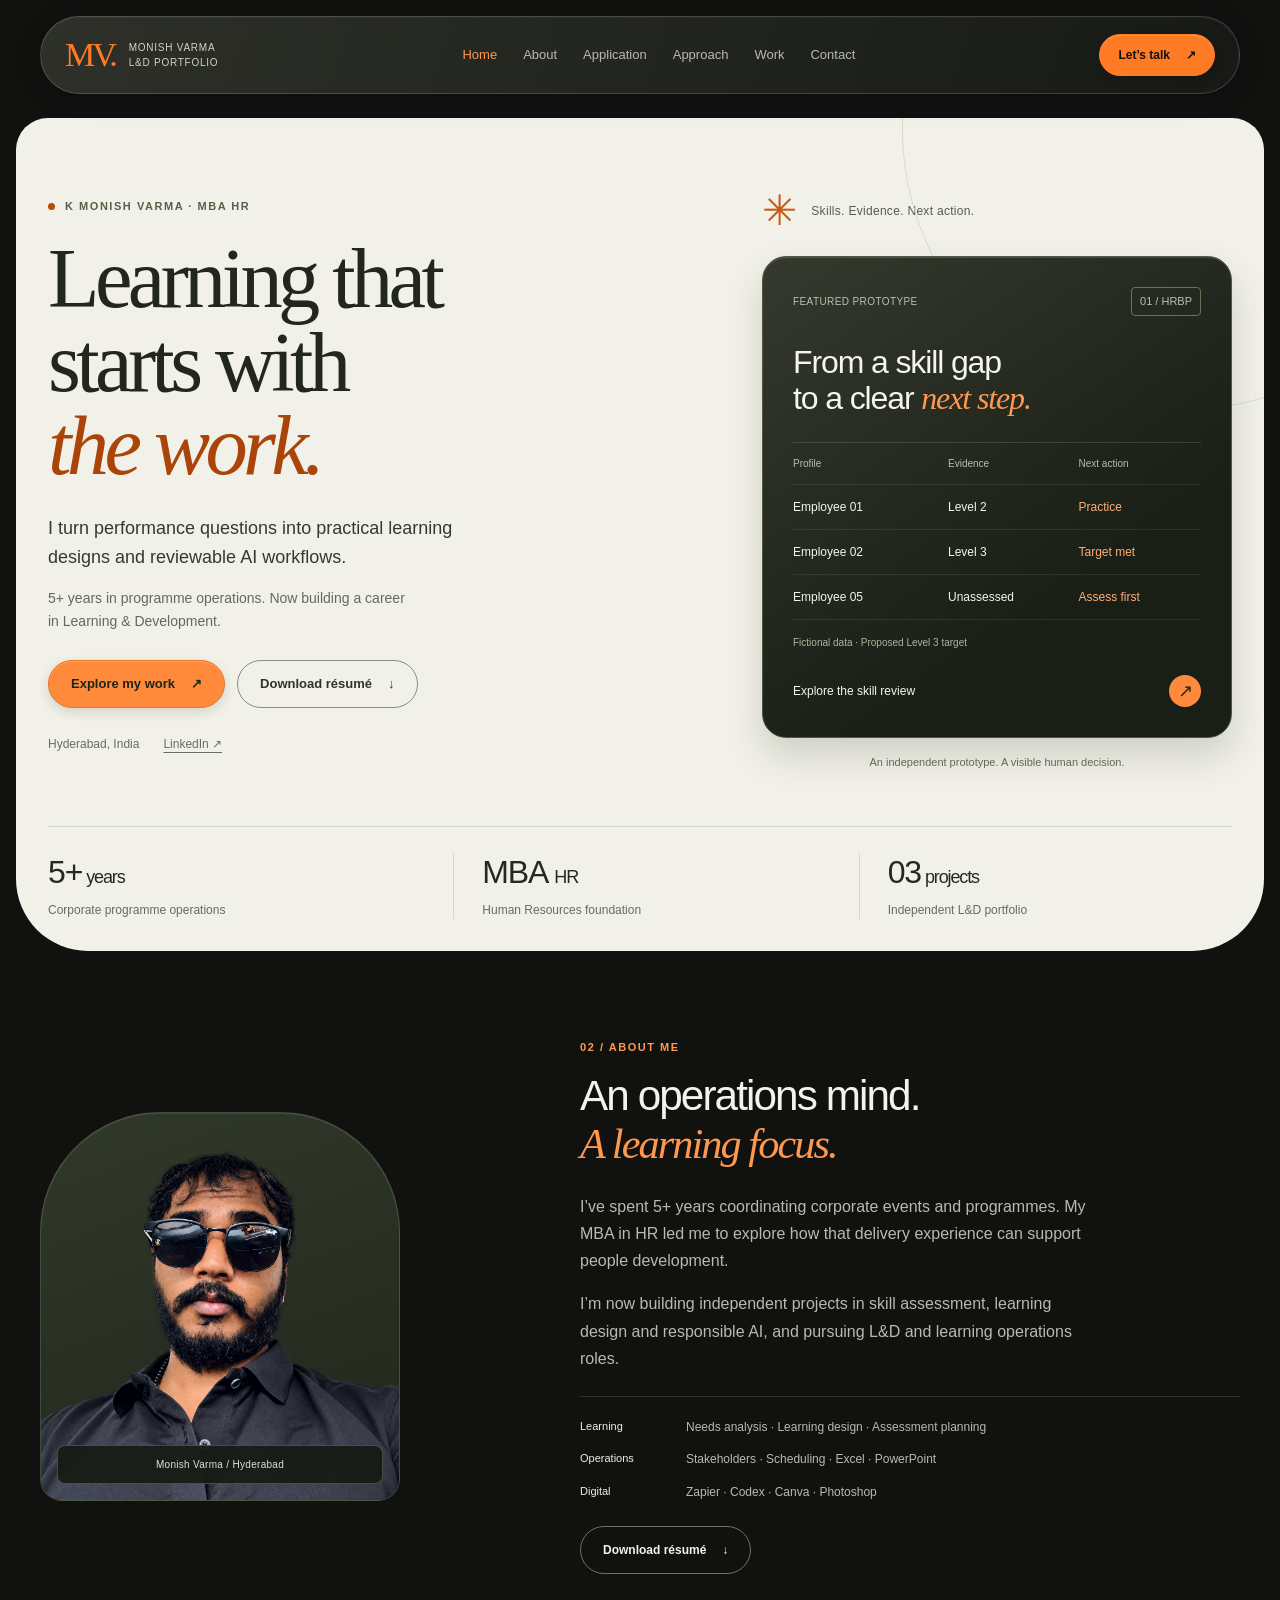
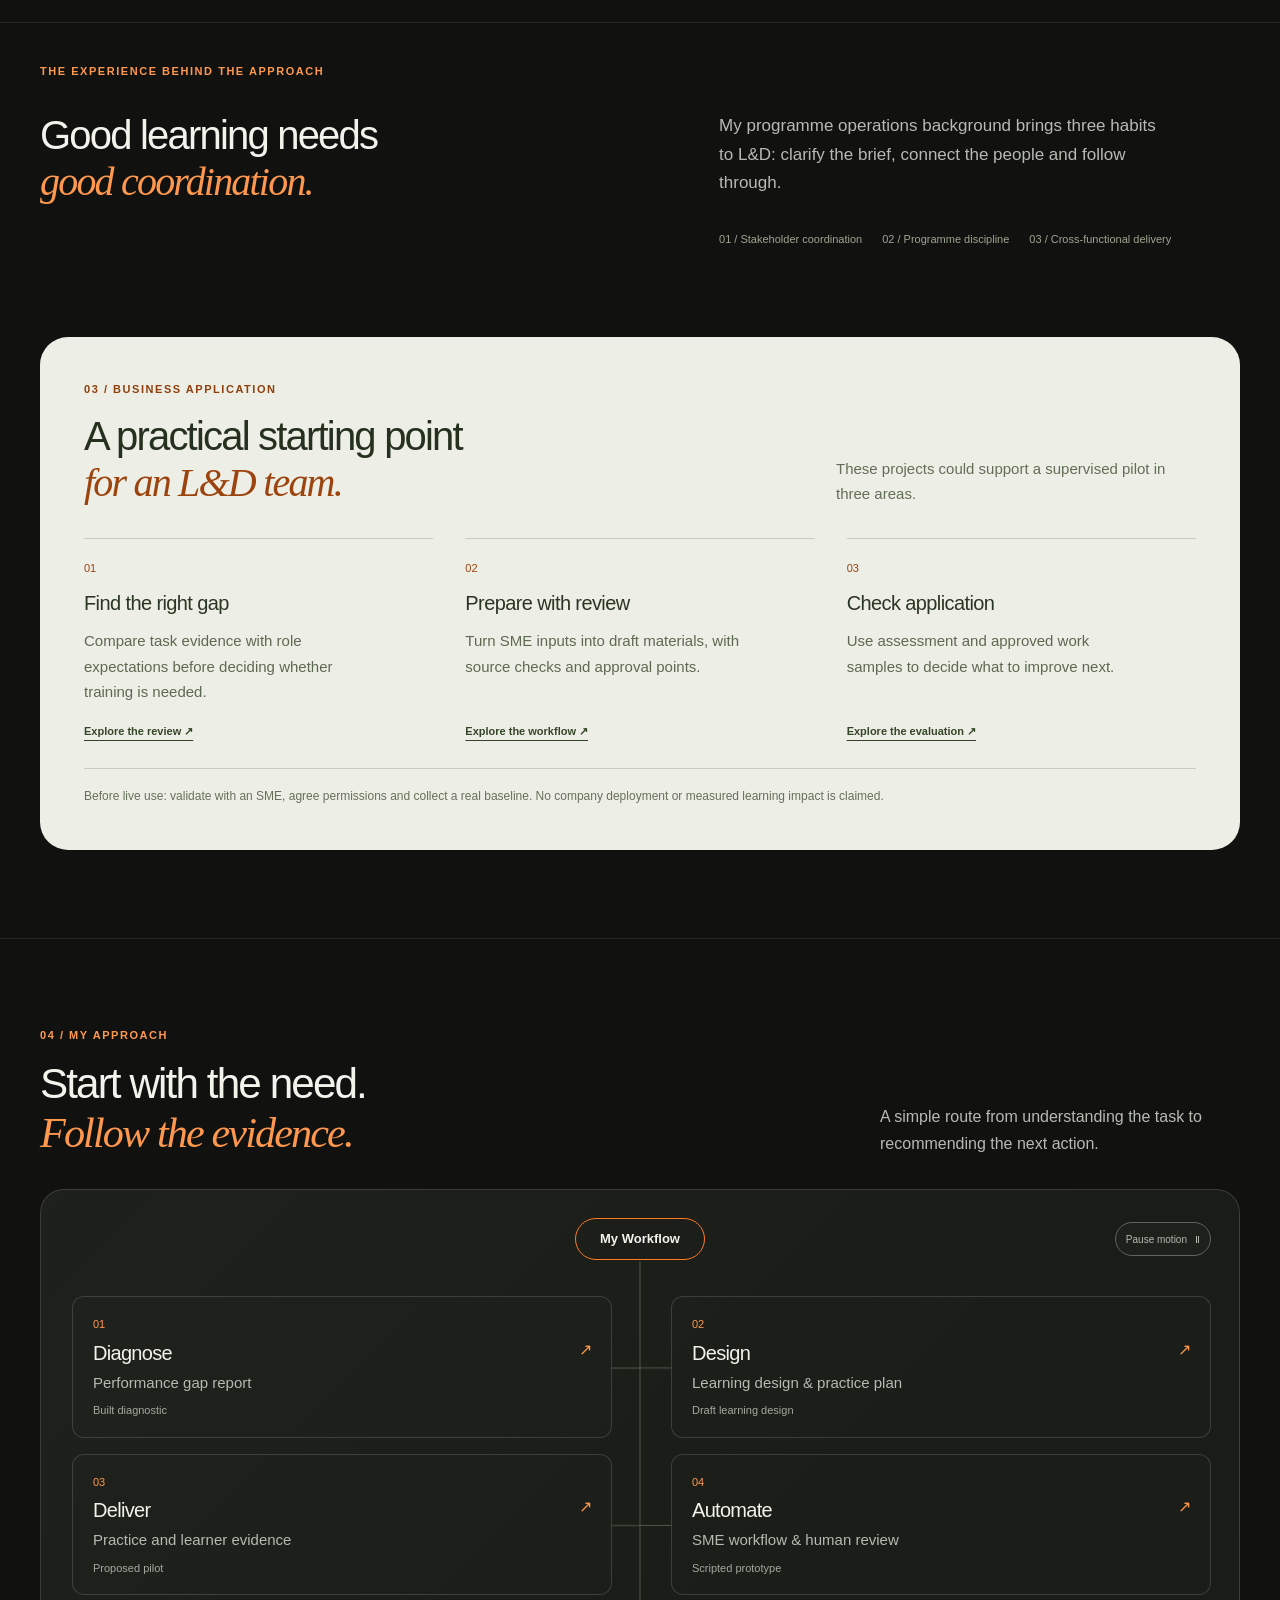
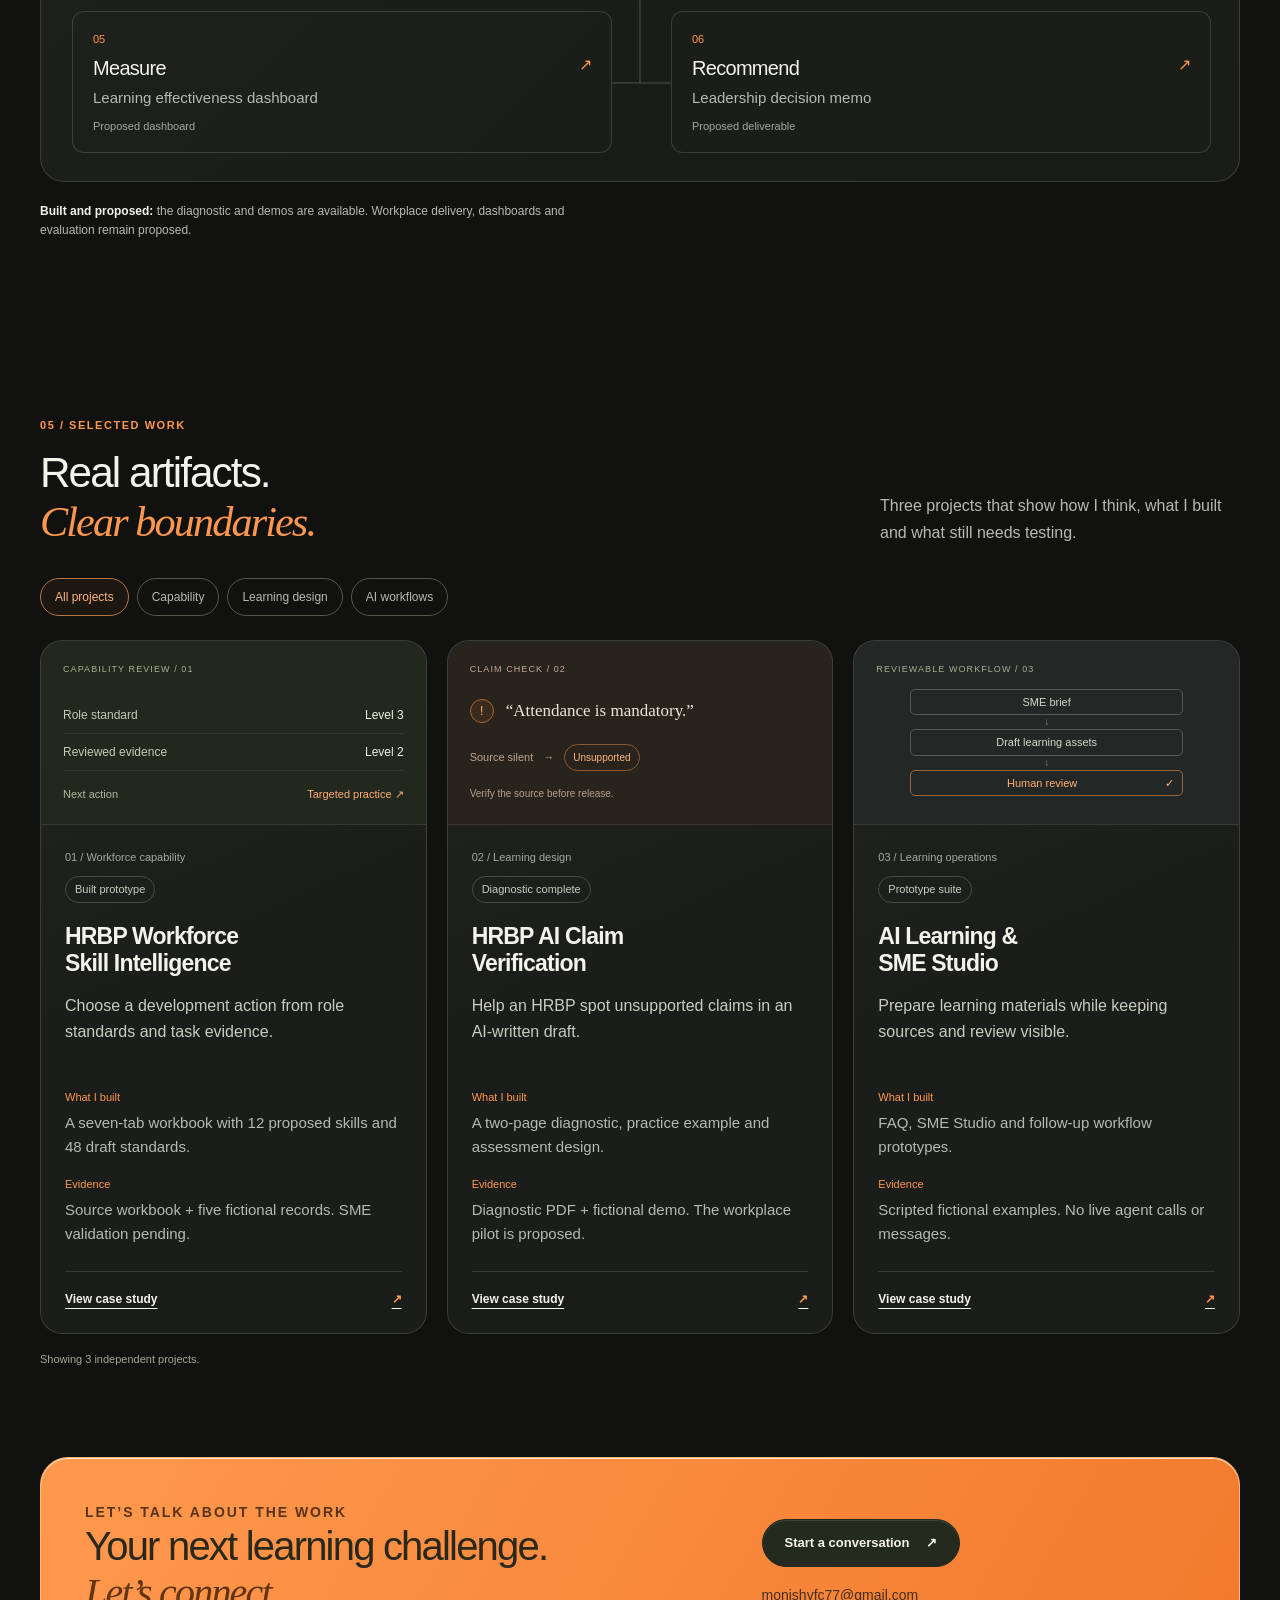
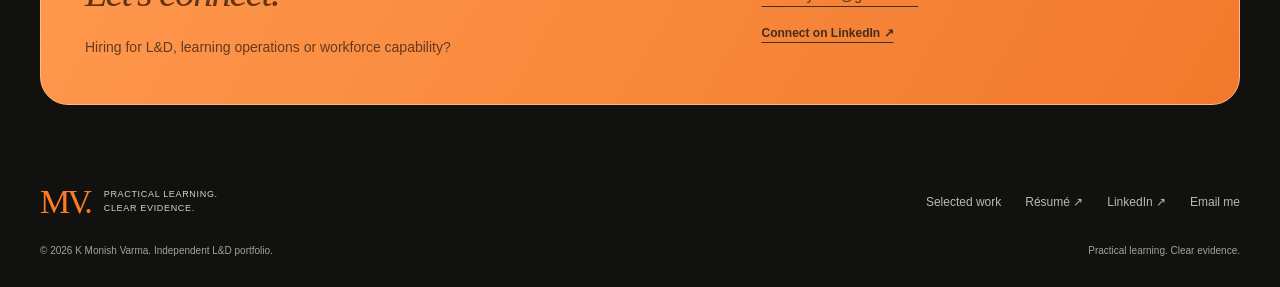
==== index.html @ 3f5240fe "Add files via upload" ====
<!doctype html><html lang="en"><head><meta charset="utf-8"><meta name="viewport" content="width=device-width, initial-scale=1"><meta name="theme-color" content="#121212"><title>K Monish Varma | Learning &amp; Development Portfolio</title><meta name="description" content="Independent L&amp;D projects in workforce skill intelligence, learning design and responsible AI, grounded in 5+ years of programme operations."><link rel="icon" href="assets/favicon.svg" type="image/svg+xml"><link rel="stylesheet" href="styles.css"><link rel="stylesheet" href="gloss.css"><script src="script.js" defer></script></head><body class="gloss-edition"><a class="skip" href="#main">Skip to content</a>
<header class="site-header"><div class="container header-inner">
<a class="brand" href="index.html" aria-label="Monish Varma home"><span class="brand-mark">MV.</span><span class="brand-label">Monish Varma<br>L&amp;D Portfolio</span></a>
<button class="menu-button" aria-expanded="false" aria-controls="main-nav">Menu <span aria-hidden="true">☰</span></button>
<nav class="main-nav" id="main-nav" aria-label="Main navigation"><a href="index.html" aria-current="page">Home</a><a href="index.html#about">About</a><a href="index.html#ownership">Application</a><a href="index.html#approach">Approach</a><a href="index.html#work" >Work</a><a href="index.html#contact">Contact</a></nav>
<a class="btn header-cta" href="mailto:monishyfc77@gmail.com">Let’s talk <span aria-hidden="true">↗</span></a>
</div></header><main id="main" class="gloss-home">
<section class="hero-shell" id="home" aria-labelledby="hero-title"><div class="container hero editorial-hero">
<div class="hero-copy"><p class="eyebrow"><span class="intro-dot" aria-hidden="true"></span> K Monish Varma · MBA HR</p><h1 id="hero-title">Learning that<br>starts with<br><em>the work.</em></h1><p class="hero-description">I turn performance questions into practical learning designs and reviewable AI workflows.</p><p class="hero-context">5+ years in programme operations. Now building a career in Learning &amp; Development.</p><div class="hero-actions"><a class="btn" href="#work">Explore my work <span aria-hidden="true">↗</span></a><a class="btn btn-outline" href="https://drive.google.com/drive/folders/1V7bAxSnCjZlfoN0Su6JrV9TAAhjVY_0z?usp=sharing" target="_blank" rel="noopener noreferrer">Download résumé <span aria-hidden="true">↓</span></a></div><div class="hero-footnote"><span>Hyderabad, India</span><a href="https://www.linkedin.com/in/monish-varma-15227920a/" target="_blank" rel="noopener noreferrer">LinkedIn ↗</a></div></div>
<div class="hero-evidence"><div class="evidence-kicker"><span class="small-star" aria-hidden="true">✳</span><span>Skills. Evidence. Next action.</span></div><a class="preview-card" href="projects/workforce-skill-intelligence.html" aria-label="Explore Workforce Skill Intelligence, an independent prototype"><div class="preview-top"><span class="micro">FEATURED PROTOTYPE</span><span class="preview-code">01 / HRBP</span></div><h2>From a skill gap<br>to a clear <em>next step.</em></h2><div class="review-table" role="img" aria-label="Fictional records: Employee 01 Level 2, practice. Employee 02 Level 3, target met. Employee 05 unassessed, assess first. Proposed target Level 3."><div class="review-row review-head"><span>Profile</span><span>Evidence</span><span>Next action</span></div><div class="review-row"><span>Employee 01</span><span>Level 2</span><b>Practice</b></div><div class="review-row"><span>Employee 02</span><span>Level 3</span><b>Target met</b></div><div class="review-row"><span>Employee 05</span><span>Unassessed</span><b>Assess first</b></div></div><p class="data-note">Fictional data · Proposed Level 3 target</p><div class="preview-footer"><span>Explore the skill review</span><span class="round-arrow" aria-hidden="true">↗</span></div></a><p class="hero-evidence-note">An independent prototype. A visible human decision.</p></div>
</div><div class="container proof-strip" aria-label="Professional background and portfolio"><div><strong>5+<span> years</span></strong><p>Corporate programme operations</p></div><div><strong>MBA <span>HR</span></strong><p>Human Resources foundation</p></div><div><strong>03<span> projects</span></strong><p>Independent L&amp;D portfolio</p></div></div></section>
<section class="section" id="about" aria-labelledby="about-title"><div class="container about-editorial"><figure class="about-visual"><div class="about-portrait-frame"><img class="about-portrait" src="assets/Monish_Varma_Portrait_Black_Shirt.png" width="1254" height="1254" loading="lazy" decoding="async" alt="K Monish Varma wearing a black shirt and sunglasses"><span class="portrait-caption">Monish Varma / Hyderabad</span></div></figure><div class="about-copy"><p class="eyebrow">02 / About me</p><h2 id="about-title">An operations mind.<br><em>A learning focus.</em></h2><p>I’ve spent 5+ years coordinating corporate events and programmes. My MBA in HR led me to explore how that delivery experience can support people development.</p><p>I’m now building independent projects in skill assessment, learning design and responsible AI, and pursuing L&amp;D and learning operations roles.</p><dl class="skill-groups"><div><dt>Learning</dt><dd>Needs analysis · Learning design · Assessment planning</dd></div><div><dt>Operations</dt><dd>Stakeholders · Scheduling · Excel · PowerPoint</dd></div><div><dt>Digital</dt><dd>Zapier · Codex · Canva · Photoshop</dd></div></dl><a class="btn btn-outline" href="https://drive.google.com/drive/folders/1V7bAxSnCjZlfoN0Su6JrV9TAAhjVY_0z?usp=sharing" target="_blank" rel="noopener noreferrer">Download résumé <span aria-hidden="true">↓</span></a></div></div><div class="foundation-band about-foundation" id="foundation" aria-labelledby="foundation-title"><div class="container"><p class="eyebrow">The experience behind the approach</p><h2 id="foundation-title">Good learning needs<br><em>good coordination.</em></h2><p>My programme operations background brings three habits to L&amp;D: clarify the brief, connect the people and follow through.</p><div class="foundation-strengths"><span>01 / Stakeholder coordination</span><span>02 / Programme discipline</span><span>03 / Cross-functional delivery</span></div></div></div></section>
<section class="section business-section" id="ownership" aria-labelledby="application-title"><div class="container business-panel"><div class="section-intro"><div><p class="eyebrow">03 / Business application</p><h2 id="application-title">A practical starting point<br><em>for an L&amp;D team.</em></h2></div><p>These projects could support a supervised pilot in three areas.</p></div><div class="business-grid"><article><span>01</span><h3>Find the right gap</h3><p>Compare task evidence with role expectations before deciding whether training is needed.</p><a class="inline-link" href="projects/workforce-skill-intelligence.html#develop">Explore the review ↗</a></article><article><span>02</span><h3>Prepare with review</h3><p>Turn SME inputs into draft materials, with source checks and approval points.</p><a class="inline-link" href="projects/learning-agent-studio.html#develop">Explore the workflow ↗</a></article><article><span>03</span><h3>Check application</h3><p>Use assessment and approved work samples to decide what to improve next.</p><a class="inline-link" href="projects/ai-claim-verification.html#evaluate">Explore the evaluation ↗</a></article></div><p class="business-note">Before live use: validate with an SME, agree permissions and collect a real baseline. No company deployment or measured learning impact is claimed.</p></div></section>
<section class="section workflow-section" id="approach" aria-labelledby="workflow-title"><div class="container"><div class="section-intro"><div><p class="eyebrow">04 / My approach</p><h2 id="workflow-title">Start with the need.<br><em>Follow the evidence.</em></h2></div><p>A simple route from understanding the task to recommending the next action.</p></div>      <div class="capability-wave six-workflow" data-content-motion data-motion-name="workflow outlines"><div class="six-workflow-header"><span class="wave-hub">My Workflow</span><button class="wave-motion-toggle" type="button" aria-pressed="false" aria-label="Pause workflow outlines animation" hidden>Pause motion <span aria-hidden="true">Ⅱ</span></button></div><svg class="six-connectors" aria-hidden="true" focusable="false" fill="none"><path class="six-rail six-feed"/><path class="six-flow six-feed" pathLength="100"/><path class="six-rail" data-six-branch="0"/><path class="six-flow six-branch-flow" data-six-branch="0" pathLength="100"/><path class="six-rail" data-six-branch="1"/><path class="six-flow six-branch-flow" data-six-branch="1" pathLength="100"/><path class="six-rail" data-six-branch="2"/><path class="six-flow six-branch-flow" data-six-branch="2" pathLength="100"/><path class="six-rail" data-six-branch="3"/><path class="six-flow six-branch-flow" data-six-branch="3" pathLength="100"/><path class="six-rail" data-six-branch="4"/><path class="six-flow six-branch-flow" data-six-branch="4" pathLength="100"/><path class="six-rail" data-six-branch="5"/><path class="six-flow six-branch-flow" data-six-branch="5" pathLength="100"/></svg><ol class="six-workflow-grid" aria-label="Six stages: diagnose, design, deliver, automate, measure and recommend">
<li><a class="six-stage" href="projects/ai-claim-verification.html#diagnose"><svg class="project-outline" aria-hidden="true" focusable="false"><rect class="project-outline-loop" x="1" y="1" width="100" height="100" rx="11" pathLength="100"/></svg><span class="six-step">01</span><h3>Diagnose<span aria-hidden="true">↗</span></h3><p>Performance gap report</p><span class="six-status">Built diagnostic</span></a></li>
<li><a class="six-stage" href="projects/ai-claim-verification.html#design"><svg class="project-outline" aria-hidden="true" focusable="false"><rect class="project-outline-loop" x="1" y="1" width="100" height="100" rx="11" pathLength="100"/></svg><span class="six-step">02</span><h3>Design<span aria-hidden="true">↗</span></h3><p>Learning design &amp; practice plan</p><span class="six-status">Draft learning design</span></a></li>
<li><a class="six-stage" href="projects/workforce-skill-intelligence.html#deliver"><svg class="project-outline" aria-hidden="true" focusable="false"><rect class="project-outline-loop" x="1" y="1" width="100" height="100" rx="11" pathLength="100"/></svg><span class="six-step">03</span><h3>Deliver<span aria-hidden="true">↗</span></h3><p>Practice and learner evidence</p><span class="six-status">Proposed pilot</span></a></li>
<li><a class="six-stage" href="projects/learning-agent-studio.html#develop"><svg class="project-outline" aria-hidden="true" focusable="false"><rect class="project-outline-loop" x="1" y="1" width="100" height="100" rx="11" pathLength="100"/></svg><span class="six-step">04</span><h3>Automate<span aria-hidden="true">↗</span></h3><p>SME workflow &amp; human review</p><span class="six-status">Scripted prototype</span></a></li>
<li><a class="six-stage" href="projects/ai-claim-verification.html#evaluate"><svg class="project-outline" aria-hidden="true" focusable="false"><rect class="project-outline-loop" x="1" y="1" width="100" height="100" rx="11" pathLength="100"/></svg><span class="six-step">05</span><h3>Measure<span aria-hidden="true">↗</span></h3><p>Learning effectiveness dashboard</p><span class="six-status">Proposed dashboard</span></a></li>
<li><a class="six-stage" href="projects/workforce-skill-intelligence.html#evaluate"><svg class="project-outline" aria-hidden="true" focusable="false"><rect class="project-outline-loop" x="1" y="1" width="100" height="100" rx="11" pathLength="100"/></svg><span class="six-step">06</span><h3>Recommend<span aria-hidden="true">↗</span></h3><p>Leadership decision memo</p><span class="six-status">Proposed deliverable</span></a></li>
</ol></div>
<p class="workflow-boundary"><strong>Built and proposed:</strong> the diagnostic and demos are available. Workplace delivery, dashboards and evaluation remain proposed.</p></div></section>
<section class="section selected-work" id="work" aria-labelledby="projects-title"><div class="container"><div class="section-intro"><div><p class="eyebrow">05 / Selected work</p><h2 id="projects-title">Real artifacts.<br><em>Clear boundaries.</em></h2></div><p>Three projects that show how I think, what I built and what still needs testing.</p></div><div class="filter-bar" role="group" aria-label="Filter portfolio projects"><button class="filter" data-filter="all" aria-pressed="true">All projects</button><button class="filter" data-filter="capability" aria-pressed="false">Capability</button><button class="filter" data-filter="design" aria-pressed="false">Learning design</button><button class="filter" data-filter="operations" aria-pressed="false">AI workflows</button></div><div class="project-grid">
<article class="project-card" data-category="capability"><div class="project-visual skill-visual" aria-hidden="true"><div class="visual-label">CAPABILITY REVIEW / 01</div><div class="visual-review"><span>Role standard</span><b>Level 3</b></div><div class="visual-review"><span>Reviewed evidence</span><b>Level 2</b></div><div class="visual-action"><span>Next action</span><b>Targeted practice ↗</b></div></div><div class="project-body"><div class="project-topline"><span class="project-number">01 / Workforce capability</span><span class="tag">Built prototype</span></div><h3>HRBP Workforce<br>Skill Intelligence</h3><p class="project-problem">Choose a development action from role standards and task evidence.</p><dl class="project-details"><div><dt>What I built</dt><dd>A seven-tab workbook with 12 proposed skills and 48 draft standards.</dd></div><div><dt>Evidence</dt><dd>Source workbook + five fictional records. SME validation pending.</dd></div></dl><a class="text-link" href="projects/workforce-skill-intelligence.html">View case study <span aria-hidden="true">↗</span></a></div></article>
<article class="project-card" data-category="design"><div class="project-visual claim-visual" aria-hidden="true"><div class="visual-label">CLAIM CHECK / 02</div><div class="mock-claim"><span class="claim-marker">!</span><span>“Attendance is mandatory.”</span></div><div class="claim-route"><span>Source silent</span><span>→</span><b>Unsupported</b></div><div class="claim-caption">Verify the source before release.</div></div><div class="project-body"><div class="project-topline"><span class="project-number">02 / Learning design</span><span class="tag">Diagnostic complete</span></div><h3>HRBP AI Claim<br>Verification</h3><p class="project-problem">Help an HRBP spot unsupported claims in an AI-written draft.</p><dl class="project-details"><div><dt>What I built</dt><dd>A two-page diagnostic, practice example and assessment design.</dd></div><div><dt>Evidence</dt><dd>Diagnostic PDF + fictional demo. The workplace pilot is proposed.</dd></div></dl><a class="text-link" href="projects/ai-claim-verification.html">View case study <span aria-hidden="true">↗</span></a></div></article>
<article class="project-card" data-category="operations"><div class="project-visual agent-visual" aria-hidden="true"><div class="visual-label">REVIEWABLE WORKFLOW / 03</div><div class="agent-flow"><span>SME brief</span><i>↓</i><span>Draft learning assets</span><i>↓</i><b>Human review <span>✓</span></b></div></div><div class="project-body"><div class="project-topline"><span class="project-number">03 / Learning operations</span><span class="tag">Prototype suite</span></div><h3>AI Learning &amp;<br>SME Studio</h3><p class="project-problem">Prepare learning materials while keeping sources and review visible.</p><dl class="project-details"><div><dt>What I built</dt><dd>FAQ, SME Studio and follow-up workflow prototypes.</dd></div><div><dt>Evidence</dt><dd>Scripted fictional examples. No live agent calls or messages.</dd></div></dl><a class="text-link" href="projects/learning-agent-studio.html">View case study <span aria-hidden="true">↗</span></a></div></article>
</div><p class="filter-status" id="filter-status" role="status">Showing 3 independent projects.</p></div></section>
<section class="section contact-section" id="contact" aria-labelledby="contact-title"><div class="container contact-panel"><div><p class="eyebrow">Let’s talk about the work</p><h2 id="contact-title">Your next learning challenge.<br><em>Let’s connect.</em></h2><p>Hiring for L&amp;D, learning operations or workforce capability?</p></div><div class="contact-links"><a class="btn contact-cta" href="mailto:monishyfc77@gmail.com?subject=L%26D%20opportunity%20%E2%80%94%20Monish%20Varma">Start a conversation <span aria-hidden="true">↗</span></a><a class="contact-email" href="mailto:monishyfc77@gmail.com">monishyfc77@gmail.com</a><a class="inline-link" href="https://www.linkedin.com/in/monish-varma-15227920a/" target="_blank" rel="noopener noreferrer">Connect on LinkedIn ↗</a></div></div></section>
</main><footer class="site-footer"><div class="container"><div class="footer-top"><a class="brand" href="index.html"><span class="brand-mark">MV.</span><span class="brand-label">Practical learning.<br>Clear evidence.</span></a><nav aria-label="Footer navigation"><a href="index.html#work">Selected work</a><a href="https://drive.google.com/drive/folders/1V7bAxSnCjZlfoN0Su6JrV9TAAhjVY_0z?usp=sharing" target="_blank" rel="noopener noreferrer">Résumé ↗</a><a href="https://www.linkedin.com/in/monish-varma-15227920a/" target="_blank" rel="noopener noreferrer">LinkedIn ↗</a><a href="mailto:monishyfc77@gmail.com">Email me</a></nav></div><div class="footer-bottom"><span>© 2026 K Monish Varma. Independent L&amp;D portfolio.</span><span>Practical learning. Clear evidence.</span></div></div></footer></body></html>
---- styles.css ----
@charset "UTF-8";
:root{--bg:#121212;--surface:#1b1b1b;--raised:#242424;--ink:#fefefe;--muted:#bdbdbd;--soft:#a3a3a3;--accent:#fd6f00;--accent-bright:#ff892f;--line:#414141;--max:1200px;--header:80px;--radius:16px;--panel:linear-gradient(135deg,#ffffff05,transparent 65%),#1b1b1bf2;--font:Arial,Helvetica,sans-serif;color-scheme:dark}
*{box-sizing:border-box}html{scroll-behavior:auto;scroll-padding-top:calc(var(--header) + 24px)}body{margin:0;background:var(--bg);color:var(--ink);font-family:var(--font);font-size:17px;line-height:1.7;-webkit-font-smoothing:antialiased}img,svg{max-width:100%}img{height:auto}a{color:inherit;text-decoration:none}button,select,input{font:inherit}button{cursor:pointer}a,button,summary{-webkit-tap-highlight-color:transparent}button[hidden],[hidden]{display:none!important}a:focus-visible,button:focus-visible,summary:focus-visible,[tabindex]:focus-visible{outline:3px solid var(--accent-bright);outline-offset:5px}a:hover{color:var(--accent-bright)}p{margin:0 0 16px;color:var(--muted)}h1,h2,h3,h4{margin:0;color:var(--ink);font-weight:700;letter-spacing:-.035em;line-height:1.15}h1{font-size:clamp(42px,4.3vw,60px)}h2{font-size:clamp(32px,3vw,40px)}h3{font-size:24px;line-height:1.3}strong{color:var(--ink)}ul,ol{padding-left:24px}li{padding-left:3px}dl,dd{margin:0}section[id],span[id]{scroll-margin-top:0}.container{width:min(var(--max),calc(100% - 64px));margin-inline:auto}.grid-12{display:grid;grid-template-columns:repeat(12,minmax(0,1fr));gap:24px}.grid-12>*{min-width:0}.section{padding-block:88px}.section-rule{border-top:1px solid #ffffff14}.eyebrow{font-size:12px;line-height:1.5;letter-spacing:.12em;text-transform:uppercase;color:var(--accent-bright);font-weight:700;margin:0 0 16px}.micro{font-size:12px;line-height:1.5;color:var(--soft);letter-spacing:.04em}.section-heading{max-width:720px;margin:0 auto 40px;text-align:center}.section-heading h2{margin-bottom:16px}.section-heading p:last-child{margin:0;font-size:17px;line-height:1.7}.section-intro{display:flex;justify-content:space-between;align-items:flex-end;gap:40px;margin-bottom:32px}.section-intro>p{max-width:390px;margin:0;font-size:17px}.skip{position:fixed;z-index:50;top:-100px;left:20px;padding:12px 20px;background:var(--accent);color:var(--bg);font-weight:700}.skip:focus{top:12px}.site-header{position:sticky;top:0;z-index:20;background:#121212f5;border-bottom:1px solid #ffffff12;backdrop-filter:blur(12px);-webkit-backdrop-filter:blur(12px)}.header-inner{position:relative;display:flex;align-items:center;justify-content:space-between;gap:24px;min-height:var(--header)}.brand{display:flex;align-items:center;gap:14px;flex-shrink:0}.brand-mark{font-size:30px;font-weight:900;letter-spacing:-.1em;line-height:1;color:var(--accent)}.brand-label{font-size:10px;line-height:1.5;letter-spacing:.075em;text-transform:uppercase;color:var(--muted)}.main-nav{display:flex;align-items:center;gap:28px;font-size:14px;color:var(--muted)}.main-nav a{padding-block:12px}.main-nav a[aria-current]{color:var(--accent-bright);text-decoration:underline;text-underline-offset:7px;text-decoration-thickness:1px}.menu-button{display:none;align-items:center;gap:8px;min-height:44px;padding:8px 12px;border:1px solid #666;border-radius:8px;background:var(--surface);color:var(--ink);font-size:14px}.btn{display:inline-flex;align-items:center;justify-content:center;gap:16px;min-height:48px;padding:12px 20px;border:1px solid var(--accent);border-radius:8px;background:var(--accent);color:#121212;font-size:14px;font-weight:700;line-height:1.5;transition:background .18s,border-color .18s}.btn:hover{background:var(--accent-bright);border-color:var(--accent-bright);color:#121212}.btn-outline{background:#ffffff04;border-color:#707070;color:var(--ink)}.btn-outline:hover{background:#ffffff09;border-color:var(--accent-bright);color:var(--ink)}.header-cta{min-height:44px;padding:9px 18px}.text-link,.inline-link{display:inline-flex;align-items:center;gap:16px;font-size:14px;font-weight:600;text-decoration:underline;text-underline-offset:5px;line-height:1.6}.text-link span,.inline-link span{color:var(--accent-bright)}
/* Hero: a single value statement beside the existing featured prototype. */
.hero{align-items:center;padding-block:56px 64px}.hero-copy{grid-column:1 / span 6}.intro{font-size:18px;line-height:1.5;color:var(--ink);margin-bottom:16px}.intro span{color:var(--muted);font-size:16px}.hero h1{margin-bottom:24px}.hero h1>span{display:block;color:var(--accent)}.hero-description{font-size:18px;line-height:1.65;max-width:56ch;margin:0}.hero-actions{display:flex;flex-wrap:wrap;gap:12px;margin-top:24px}.social-row{display:flex;gap:24px;font-size:14px;color:var(--muted);margin-top:20px}.social-row a{text-decoration:underline;text-underline-offset:5px}.hero-proof-note{margin:16px 0 0;font-size:13px;color:var(--soft)}.hero-visual{grid-column:7 / -1;justify-self:end;position:relative;isolation:isolate;width:100%;max-width:520px;display:flex;flex-direction:column;gap:16px}.hero-circle{position:absolute;top:43%;left:50%;transform:translate(-50%,-50%);width:100%;aspect-ratio:1;border:1px solid #ffffff0e;border-radius:50%;pointer-events:none;z-index:-1;opacity:.5}.hero-orbit{position:absolute;inset:0;width:100%;height:100%;overflow:hidden;border-radius:50%}.orbit-rail{stroke:#414141;stroke-width:1;vector-effect:non-scaling-stroke}.orbit-rail-inner{stroke-dasharray:2 5;opacity:.5}.orbit-track{transform-origin:275px 275px;animation:hero-orbit-turn 18s linear infinite;animation-play-state:paused}.orbit-track-inner{animation-duration:24s;animation-direction:reverse;animation-delay:-6s}.orbit-trail{stroke:var(--accent);stroke-width:1.5;stroke-linecap:round;stroke-dasharray:12 88;transform:rotate(-45deg);transform-origin:275px 275px;vector-effect:non-scaling-stroke}.orbit-trail-glow{stroke:var(--accent-bright);stroke-width:6;opacity:.3;filter:url(#hero-orbit-glow)}.orbit-track-inner .orbit-trail{stroke-dasharray:8 92}.hero-visual.is-in-view .orbit-track{animation-play-state:running}.hero-visual.is-paused .orbit-track{animation-play-state:paused}.preview-card{display:block;width:100%;padding:28px;border:1px solid #ffffff30;border-radius:16px;background:var(--panel);backdrop-filter:blur(8px);-webkit-backdrop-filter:blur(8px);box-shadow:0 16px 40px #0003,inset 0 1px 0 #ffffff09;transition:border-color .18s}.preview-card:hover{color:var(--ink);border-color:#fd6f0080}.preview-top{display:flex;align-items:flex-start;justify-content:space-between;gap:16px;margin-bottom:24px}.preview-top .micro:first-child{color:var(--muted)}.dot{display:inline-block;width:6px;height:6px;border-radius:50%;background:var(--accent);margin-right:7px;vertical-align:2px}.preview-card h2{font-size:32px;line-height:1.15;margin-bottom:24px}.orange{color:var(--accent-bright)}.mini-table{border-top:1px solid #ffffff22}.mini-row{display:grid;grid-template-columns:1.1fr 1fr .9fr;gap:12px;padding:13px 0;border-bottom:1px solid #ffffff16;font-size:14px;line-height:1.5;align-items:center}.mini-row>span{min-width:0}.mini-row>span:last-child{color:var(--accent-bright)}.mini-head{font-size:12px;color:var(--soft);padding-block:10px}.preview-footer{display:flex;align-items:center;justify-content:space-between;gap:16px;margin-top:24px;font-size:13px}.round-arrow{flex-shrink:0;display:grid;place-items:center;width:32px;height:32px;border:1px solid #a95e29;border-radius:50%;color:var(--accent-bright);font-size:18px}.hero-stages{display:grid;grid-template-columns:repeat(3,minmax(0,1fr));gap:12px;padding:0;margin:0;list-style:none}.hero-stages li{font-size:12px;line-height:1.5;display:flex;align-items:baseline;gap:7px;color:var(--muted);padding:0}.hero-stages li>span{color:var(--accent-bright);font-variant-numeric:tabular-nums}.hero-feature-footer{display:flex;flex-wrap:wrap;align-items:center;justify-content:space-between;gap:12px}.hero-feature-label{font-size:12px;margin:0;color:var(--soft)}.orbit-motion-toggle,.wave-motion-toggle{display:inline-flex;align-items:center;gap:8px;min-height:36px;padding:6px 10px;background:#ffffff04;border:1px solid #626262;border-radius:6px;color:var(--muted);font-size:12px;line-height:1.5}.orbit-motion-toggle:hover,.wave-motion-toggle:hover{border-color:var(--accent-bright);color:var(--ink)}
/* Professional foundation uses editorial rows, rather than another card grid. */
.foundation-intro{grid-column:1 / span 4}.foundation-intro h2{margin-bottom:24px}.foundation-intro>p:not(.eyebrow){font-size:16px}.foundation-boundary{padding-top:16px;border-top:1px solid #ffffff1c;font-size:13px!important;color:var(--soft);margin:24px 0 0}.foundation-list{grid-column:6 / -1}.foundation-list>div{display:grid;grid-template-columns:1fr;gap:8px;padding:24px 0;border-bottom:1px solid #ffffff1c}.foundation-list>div:first-child{padding-top:0}.foundation-list dt{display:flex;gap:16px;font-size:20px;font-weight:700;letter-spacing:-.02em;line-height:1.4}.foundation-list dt span{font-size:12px;font-weight:400;color:var(--accent-bright);padding-top:6px}.foundation-list dd{font-size:16px;color:var(--muted);padding-left:32px;max-width:64ch}
/* Five stages remain in document flow. Only the decorative trace is animated. */
.capability-wave{border:1px solid #ffffff20;border-radius:16px;padding:24px;background:linear-gradient(135deg,#ffffff03,transparent 65%),#161616}.workflow-header{display:flex;align-items:center;justify-content:space-between;gap:16px}.wave-hub{font-size:15px;font-weight:700;line-height:1.5}.workflow-trace{display:block;width:100%;height:32px;margin:16px 0 12px}.wave-rail{stroke:#555;stroke-width:1;vector-effect:non-scaling-stroke}.wave-pulse{stroke:var(--accent-bright);stroke-width:2;stroke-dasharray:8 92;stroke-linecap:round;animation:workflow-electro-pulse 6s linear infinite;animation-play-state:paused;vector-effect:non-scaling-stroke}.capability-wave.is-in-view .wave-pulse{animation-play-state:running}.capability-wave.is-paused .wave-pulse{animation-play-state:paused}.workflow-stages{display:grid;grid-template-columns:repeat(5,minmax(0,1fr));gap:16px;list-style:none;padding:0;margin:0}.workflow-stages>li{min-width:0;padding:0}.wave-stage{display:flex;flex-direction:column;height:100%;padding:20px 16px;border:1px solid #ffffff26;border-radius:10px;background:var(--panel);transition:border-color .18s}.wave-stage:hover{color:var(--ink);border-color:#ff892f99}.wave-step-label{font-size:12px;line-height:1.5;color:var(--accent-bright);font-variant-numeric:tabular-nums;margin-bottom:16px}.wave-stage h3{font-size:20px;min-height:52px;margin-bottom:12px;line-height:1.3}.wave-stage p{font-size:15px;line-height:1.6;flex:1;margin:0 0 24px}.stage-output{display:flex;align-items:flex-start;justify-content:space-between;gap:8px;font-size:12px;line-height:1.5;color:var(--soft);padding-top:12px;border-top:1px solid #ffffff16}.stage-output>span{color:var(--accent-bright)}.workflow-boundary{font-size:14px;line-height:1.7;max-width:80ch;text-align:left;margin:24px 0 0}
/* Selected evidence is the only repeated card grid on the homepage. */
.filter-bar{display:flex;flex-wrap:wrap;gap:8px;margin-bottom:24px}.filter{padding:9px 14px;min-height:44px;background:transparent;border:1px solid #555;border-radius:6px;color:var(--muted);font-size:13px;line-height:1.5}.filter:hover{border-color:var(--accent-bright);color:var(--ink)}.filter[aria-pressed=true]{background:#fd6f001a;border-color:#c76b28;color:var(--accent-bright)}.project-grid{display:grid;grid-template-columns:repeat(3,minmax(0,1fr));gap:24px}.project-card{min-width:0;display:flex;flex-direction:column;border:1px solid #ffffff26;border-radius:16px;padding:24px;background:var(--panel);transition:border-color .18s}.project-card:hover{border-color:#ffffff50}.project-topline{display:flex;flex-direction:column;align-items:flex-start;gap:12px;margin-bottom:24px}.project-number{font-size:12px;color:var(--soft);line-height:1.5}.tag{display:inline-block;font-size:12px;line-height:1.5;padding:4px 8px;border:1px solid #86522e;border-radius:4px;color:var(--accent-bright);font-weight:400}.project-card h3{font-size:25px;line-height:1.2;min-height:60px;margin-bottom:16px}.project-problem{font-size:16px;line-height:1.6;min-height:78px;color:var(--ink);margin-bottom:24px}.project-details{display:grid;gap:20px;flex:1}.project-details dt{font-size:12px;line-height:1.5;color:var(--soft);margin-bottom:6px}.project-details dd{font-size:16px;line-height:1.6;color:var(--muted)}.project-card .text-link{justify-content:space-between;margin-top:28px;padding-top:20px;border-top:1px solid #ffffff20}.filter-status{font-size:13px;color:var(--soft);margin:20px 0 0}.no-js-note{font-size:14px}
/* Portrait and text share a baseline, with a compact and proportional frame. */
.about-grid{align-items:center}.about-visual{grid-column:1 / span 4;margin:0;min-width:0;width:100%;max-width:360px}.about-portrait-frame{width:100%;aspect-ratio:1;overflow:hidden;background:var(--panel);border:1px solid #ffffff26;border-radius:16px}.about-portrait{display:block;width:100%;height:100%;object-fit:contain;object-position:center bottom}.about-visual figcaption{margin-top:16px;text-align:left;font-size:13px;line-height:1.6}.about-visual figcaption strong,.about-visual figcaption span{display:block}.about-visual figcaption span{color:var(--soft);margin-top:3px}.about-copy{grid-column:6 / -1}.about-copy h2{margin-bottom:24px}.about-copy>p:not(.eyebrow){font-size:17px;max-width:65ch}.skill-groups{display:grid;gap:12px;margin:24px 0}.skill-groups>div{display:grid;grid-template-columns:150px minmax(0,1fr);gap:16px}.skill-groups dt{font-size:13px;color:var(--ink)}.skill-groups dd{font-size:14px;color:var(--muted);line-height:1.7}
/* Business applications use a reading list with clear ownership and limitations. */
.application-intro{grid-column:1 / span 4}.application-intro h2{margin-bottom:24px}.application-intro>p:not(.eyebrow){font-size:16px}.application-list{grid-column:6 / -1}.application-list article{display:grid;grid-template-columns:24px minmax(0,1fr);gap:16px;padding:24px 0;border-bottom:1px solid #ffffff1c}.application-list article:first-child{padding-top:0}.application-number{font-size:12px;color:var(--accent-bright);padding-top:5px}.application-list h3{font-size:22px;margin-bottom:12px}.application-list p{font-size:16px;max-width:64ch}.application-list .inline-link{font-size:13px}.application-note{grid-column:1 / -1;border-left:2px solid var(--accent);padding:16px 24px;background:#ffffff03;font-size:14px;margin:8px 0 0;max-width:100%}.contact-section{padding-bottom:64px}.contact-panel{padding:40px;border:1px solid #ffffff26;border-radius:16px;background:var(--panel);align-items:center}.contact-copy{grid-column:1 / span 7}.contact-copy h2{margin-bottom:24px}.contact-copy>p:last-child{font-size:16px;max-width:52ch;margin:0}.contact-links{grid-column:8 / -1;display:flex;flex-direction:column;align-items:flex-start;gap:24px}.contact-email{font-size:clamp(16px,1.6vw,22px);line-height:1.5;text-decoration:underline;text-underline-offset:6px;overflow-wrap:anywhere}.contact-email>span{color:var(--accent-bright)}.contact-actions{display:flex;align-items:center;flex-wrap:wrap;gap:16px 24px}.contact-links>p{margin:0;font-size:13px}.site-footer{padding:32px 0 24px;border-top:1px solid #ffffff16}.footer-top{display:flex;align-items:center;justify-content:space-between;gap:24px}.footer-top nav{display:flex;flex-wrap:wrap;gap:16px 24px;font-size:13px;color:var(--muted)}.footer-bottom{display:flex;justify-content:space-between;gap:24px;margin-top:24px;font-size:12px;color:var(--soft);line-height:1.6}.footer-bottom a{text-decoration:underline;text-underline-offset:4px}
/* Case studies keep the same reading grid and all original interactive evidence. */
.case-hero{padding:64px 0 32px}.back-link{display:inline-block;font-size:14px;text-decoration:underline;text-underline-offset:5px;margin-bottom:32px;color:var(--muted)}.case-hero h1{max-width:22ch;margin-bottom:24px;font-size:clamp(40px,4.2vw,56px)}.case-lead{max-width:66ch;font-size:20px;line-height:1.6;margin-bottom:32px}.case-meta{display:grid;grid-template-columns:repeat(3,minmax(0,1fr));gap:32px;padding:24px 0;border-top:1px solid #ffffff24;border-bottom:1px solid #ffffff24;font-size:15px;line-height:1.6}.case-meta dt{font-size:12px;color:var(--soft);margin-bottom:8px}.case-meta dd{color:var(--ink)}.evidence-note{padding:20px 24px;border:1px solid #ffffff20;border-left:2px solid var(--accent);border-radius:0 8px 8px 0;background:#ffffff03;margin:0 0 56px;font-size:14px;line-height:1.75;color:var(--muted)}.case-layout{display:grid;grid-template-columns:repeat(12,minmax(0,1fr));gap:24px}.case-index{grid-column:1 / span 3;position:sticky;top:calc(var(--header) + 32px);align-self:start;display:flex;flex-direction:column;gap:8px;font-size:14px;line-height:1.6;padding-right:16px}.case-index>.micro{margin-bottom:8px}.case-index a{padding:5px 0;color:var(--muted)}.case-index a:hover{color:var(--accent-bright)}.case-content{grid-column:4 / -1;min-width:0}.case-section{padding-bottom:64px}.case-section h2{font-size:32px;line-height:1.2;max-width:28ch;margin-bottom:24px}.case-section h3{font-size:22px;line-height:1.3;margin:32px 0 16px}.case-section>p,.case-section>ul,.case-section>ol,.case-section details>p{max-width:70ch;font-size:17px;line-height:1.75}.case-section>p{margin-bottom:20px}.case-section li{margin-bottom:10px;color:var(--muted)}.case-section .accent-heading{color:var(--accent)}.workflow-evidence{font-size:14px!important;line-height:1.7!important;padding:16px 20px;border-left:2px solid #666;background:#ffffff03;margin-bottom:24px!important;max-width:none!important}.workflow-evidence strong{color:var(--ink)}.table-wrap{width:100%;max-width:100%;overflow-x:auto;border:1px solid #ffffff26;border-radius:10px;margin:24px 0;overscroll-behavior-inline:contain}.table-wrap table{border-collapse:collapse;min-width:600px;width:100%;text-align:left}.table-wrap caption{text-align:left;color:var(--muted);font-size:13px;padding:16px;background:#ffffff03;caption-side:top}.table-wrap th{background:#ffffff06;color:var(--ink);font-size:13px;line-height:1.5;font-weight:700;padding:14px 16px;border-top:1px solid #ffffff18;vertical-align:top}.table-wrap td{font-size:15px;line-height:1.6;padding:16px;border-top:1px solid #ffffff18;vertical-align:top;color:var(--muted)}.callout{padding:24px;background:var(--panel);border:1px solid #ffffff26;border-radius:10px;margin:24px 0}.callout h3{margin:0 0 16px}.callout p{font-size:16px;line-height:1.75}.callout p:last-child{margin-bottom:0}.artifact-controls,.practice-options{display:flex;flex-wrap:wrap;gap:8px;margin:24px 0}.artifact-controls button,.practice-options button{padding:10px 14px;min-height:44px;background:#ffffff04;border:1px solid #707070;border-radius:6px;color:var(--ink);font-size:14px;line-height:1.5}.artifact-controls button[aria-pressed=true],.practice-options button[aria-pressed=true]{border-color:var(--accent-bright);background:#fd6f001a;color:var(--accent-bright)}.demo-panel{border:1px solid #ffffff30;border-radius:12px;background:var(--panel);padding:24px}.demo-panel h3{margin:0 0 20px}.demo-panel p{font-size:16px}.demo-panel .micro{font-size:12px}.record-grid{display:grid;grid-template-columns:repeat(3,minmax(0,1fr));gap:24px;margin-top:24px}.record-grid dt{font-size:12px;color:var(--soft);margin-bottom:8px}.record-grid dd{font-size:16px;line-height:1.6}.status-text{color:var(--accent-bright)}.demo-result{font-size:16px;line-height:1.7;padding-top:20px;margin-top:24px;border-top:1px solid #ffffff26;color:var(--muted)}.practice-source{font-size:15px!important;padding:16px;border-left:2px solid #777;background:#ffffff04}.practice-claim{font-size:20px!important;color:var(--ink);line-height:1.5}details{margin:24px 0;border-top:1px solid #ffffff26;border-bottom:1px solid #ffffff26;padding:16px 0;font-size:16px;color:var(--muted)}details+details{border-top:0;margin-top:-24px}summary{color:var(--ink);font-size:16px;line-height:1.6;cursor:pointer;font-weight:600}details[open] summary{margin-bottom:16px}details p:last-child{margin-bottom:0}.case-downloads{display:flex;flex-wrap:wrap;align-items:center;gap:16px 24px;margin:24px 0}.case-next{display:flex;align-items:center;justify-content:space-between;gap:24px;padding:32px 0 56px;border-top:1px solid #ffffff26}.case-next p{font-size:12px;letter-spacing:.08em;color:var(--soft);margin-bottom:8px}.case-next h3{font-size:24px}.anchor-alias{display:block;scroll-margin-top:0}.divider{border:0;border-top:1px solid #ffffff22;margin:32px 0}
@keyframes hero-orbit-turn{from{transform:rotate(0deg)}to{transform:rotate(360deg)}}@keyframes workflow-electro-pulse{from{stroke-dashoffset:8}to{stroke-dashoffset:-100}}
@media(max-width:1100px){.main-nav{gap:20px}.header-cta{display:none}.hero-copy{grid-column:1 / span 6}.hero-visual{grid-column:7 / -1}.hero h1{font-size:50px}.preview-card{padding:24px}.preview-card h2{font-size:29px}.mini-row{font-size:13px;gap:8px}.mini-head{font-size:11px}.hero-stages{gap:8px}.hero-stages li{display:block;font-size:12px}.hero-stages li>span{margin-right:4px}.project-card{padding:22px}.project-card h3{font-size:23px}.project-problem{min-height:104px}.project-details dd{font-size:16px}.contact-panel{padding:32px}.contact-copy{grid-column:1 / span 6}.contact-links{grid-column:8 / -1}.skill-groups>div{grid-template-columns:120px minmax(0,1fr)}.wave-stage{padding:20px 14px}.wave-stage h3{font-size:19px}.wave-stage p{font-size:15px}}
@media(max-width:950px){.hero h1{font-size:42px}.workflow-stages{grid-template-columns:1fr;gap:0}.workflow-stages>li{position:relative;border-left:1px solid #555;margin-left:10px;padding:0 0 16px 24px}.workflow-stages>li:last-child{border-left-color:transparent;padding-bottom:0}.workflow-stages>li:before{content:"";position:absolute;left:-5px;top:28px;width:9px;height:9px;background:var(--accent);border-radius:50%;box-shadow:0 0 0 5px #161616}.wave-stage{display:grid;grid-template-columns:32px minmax(0,1fr);column-gap:16px;padding:20px 24px}.wave-step-label{grid-column:1;grid-row:1/4;margin:4px 0 0}.wave-stage h3{grid-column:2;min-height:0;font-size:21px;margin-bottom:8px}.wave-stage p{grid-column:2;font-size:16px;margin:0 0 16px}.stage-output{grid-column:2;font-size:13px}.workflow-trace{display:none}.workflow-header{margin-bottom:24px}.wave-motion-toggle{display:none}.section-intro{align-items:flex-start;flex-direction:column;gap:16px}.section-intro>p{max-width:65ch}.project-grid{grid-template-columns:repeat(2,minmax(0,1fr))}.project-card:last-child{grid-column:1 / -1}.project-card:last-child .project-details{grid-template-columns:repeat(3,minmax(0,1fr));gap:24px}.project-card:last-child h3,.project-card:last-child .project-problem{min-height:0}.project-card:last-child h3 br{display:none}.project-card:last-child .text-link{align-self:flex-start;gap:32px}.about-visual{grid-column:1 / span 5}.about-copy{grid-column:7 / -1}.skill-groups>div{display:block}.skill-groups dt{margin-bottom:4px}.contact-panel{display:grid;grid-template-columns:1fr;gap:32px}.contact-copy,.contact-links{grid-column:1}.contact-links{gap:20px}.contact-email{font-size:22px}.case-index{grid-column:1 / span 3}.case-content{grid-column:4 / -1}.case-section>p,.case-section>ul,.case-section>ol{font-size:16px}.case-section h2{font-size:30px}}
@media(max-width:800px){:root{--header:72px}.grid-12{grid-template-columns:1fr}.container{width:calc(100% - 40px)}.section{padding-block:64px}.header-inner{gap:16px;flex-wrap:wrap}.brand{gap:12px}.brand-mark{font-size:29px}.brand-label{font-size:10px}.main-nav{width:100%;padding:0 0 16px;flex-wrap:wrap;gap:8px 24px}.js .menu-button{display:inline-flex;margin-left:auto}.js .main-nav{display:none;position:absolute;left:0;right:0;top:var(--header);padding:16px 20px;border:1px solid #555;border-radius:0 0 10px 10px;background:#191919;box-shadow:0 16px 32px #0005}.js .main-nav.is-open{display:flex;flex-direction:column;align-items:stretch;gap:0}.js .main-nav a{padding:12px 0}.hero{padding-block:40px 56px;gap:40px}.hero-copy{grid-column:1 / -1}.hero-visual{grid-column:1 / -1;justify-self:center;max-width:520px}.hero h1{font-size:clamp(40px,7.6vw,56px);max-width:16ch}.hero-description{font-size:17px;max-width:60ch}.hero-stages li{display:flex}.mini-row{font-size:14px}.mini-head{font-size:12px}.foundation-grid,.application-grid{gap:32px}.foundation-intro,.foundation-list,.application-intro,.application-list{grid-column:1 / -1}.foundation-intro>p:not(.eyebrow),.application-intro>p:not(.eyebrow){max-width:65ch}.foundation-boundary{margin-top:20px}.foundation-list>div{padding-block:20px}.application-note{margin-top:0}.about-grid{gap:32px;align-items:start}.about-visual{grid-column:1 / -1;justify-self:center;max-width:320px}.about-copy{grid-column:1 / -1}.about-copy h2{font-size:32px}.about-copy>p:not(.eyebrow){font-size:16px}.case-hero{padding-top:40px}.case-meta{gap:24px;font-size:14px}.case-layout{display:block}.case-index{position:static;display:flex;flex-direction:row;flex-wrap:wrap;gap:8px 20px;padding:0 0 24px;border-bottom:1px solid #ffffff22;margin-bottom:40px}.case-index .micro{width:100%;margin:0}.evidence-note{margin-bottom:32px}.case-section{padding-bottom:48px}.case-lead{font-size:18px}.footer-top{align-items:flex-start}.footer-bottom{flex-direction:column;gap:8px}.contact-section{padding-bottom:48px}.contact-copy h2 br{display:none}}
@media(max-width:600px){body{font-size:16px}.section{padding-block:56px}.section-heading{margin-bottom:32px;text-align:left}.section-heading p:last-child{font-size:16px}.section-intro{margin-bottom:24px}.section-intro>p{font-size:16px}h2{font-size:32px}.eyebrow{font-size:11px;letter-spacing:.1em}.intro{font-size:16px}.intro span{font-size:14px}.hero{gap:40px;padding-top:32px}.hero h1{font-size:42px;line-height:1.08;margin-bottom:24px}.hero h1>span{display:inline}.hero-description{font-size:17px;line-height:1.65}.hero-actions{gap:12px}.hero-actions .btn{font-size:13px;padding-inline:16px}.hero-proof-note{font-size:12px}.preview-card{padding:24px 20px}.preview-top{gap:12px;margin-bottom:20px}.preview-top .micro{font-size:11px}.preview-card h2{font-size:29px}.mini-row{font-size:13px;gap:8px;padding-block:12px}.mini-head{font-size:11px}.preview-footer{font-size:12px;line-height:1.5;gap:12px}.hero-stages{gap:12px}.hero-stages li{display:block;font-size:12px}.hero-stages li>span{display:block;margin-bottom:3px}.hero-feature-label{font-size:11px}.hero-feature-footer{gap:12px}.foundation-list dt{font-size:20px;gap:12px}.foundation-list dd{padding-left:28px}.capability-wave{padding:20px 16px}.wave-stage{padding:18px 16px;grid-template-columns:24px minmax(0,1fr);gap:0 12px}.wave-stage h3{font-size:20px}.wave-stage p{font-size:15px}.stage-output{font-size:12px}.workflow-boundary{font-size:13px}.workflow-stages>li{padding-left:20px}.project-grid{grid-template-columns:1fr;gap:20px}.project-card,.project-card:last-child{grid-column:auto;padding:24px}.project-card h3{font-size:26px;min-height:0}.project-problem{min-height:0}.project-details dd{font-size:16px}.project-card:last-child .project-details{grid-template-columns:1fr;gap:20px}.project-card:last-child h3 br{display:initial}.project-card:last-child .text-link{align-self:stretch}.filter{font-size:12px;padding:9px 12px}.about-grid{display:flex;flex-direction:column;gap:32px}.about-visual{max-width:320px;width:100%;align-self:center}.about-copy h2{font-size:32px}.skill-groups{gap:16px}.skill-groups>div{display:block}.about-visual figcaption{font-size:12px}.application-list h3{font-size:21px}.application-list article{gap:12px;grid-template-columns:20px minmax(0,1fr)}.application-note{padding:16px 20px;font-size:13px}.contact-panel{padding:28px 24px;gap:32px}.contact-copy h2{font-size:32px}.contact-email{font-size:18px}.contact-actions{gap:20px}.contact-actions .btn{font-size:13px;padding-inline:16px}.footer-top{flex-direction:column;gap:24px}.footer-top nav{font-size:13px;gap:12px 20px}.footer-bottom{font-size:11px}.case-hero h1{font-size:40px;line-height:1.1}.case-hero .eyebrow{font-size:11px}.case-meta{grid-template-columns:1fr;gap:20px}.case-meta>div{display:grid;grid-template-columns:105px minmax(0,1fr);gap:12px}.case-meta dt{margin:3px 0 0}.case-lead{font-size:18px}.case-section h2{font-size:29px}.case-section h3{font-size:21px}.evidence-note{padding:16px 20px;font-size:13px}.workflow-evidence{font-size:13px!important;padding:16px}.demo-panel,.callout{padding:20px}.record-grid{grid-template-columns:1fr;gap:16px}.record-grid>div{display:grid;grid-template-columns:90px minmax(0,1fr);gap:12px}.record-grid dt{margin:3px 0 0}.demo-result{font-size:15px}.case-next{align-items:flex-start;flex-direction:column;padding-bottom:40px}.case-next h3{font-size:24px}.case-index{font-size:13px;gap:8px 16px}.case-downloads{align-items:flex-start;flex-direction:column}.practice-options button,.artifact-controls button{font-size:13px}.table-wrap th{font-size:12px}.table-wrap td{font-size:14px}.table-wrap table{min-width:580px}}
@media(max-width:370px){.hero h1{font-size:38px}.brand-label{font-size:9px}.brand-mark{font-size:28px}.menu-button{padding-inline:10px;font-size:13px}.preview-card{padding:20px 16px}.preview-card h2{font-size:27px}.mini-row{font-size:12px;gap:6px}.mini-head{font-size:11px}.micro{font-size:11px}.preview-top .micro{font-size:11px}.project-card{padding:22px}.project-card h3{font-size:24px}.contact-panel{padding:24px 20px}.contact-email{font-size:16px}.wave-stage{padding:16px 12px;column-gap:8px}.workflow-header{gap:8px}.wave-hub{font-size:14px}}
@media(prefers-reduced-motion:reduce){html{scroll-behavior:auto}*,*:before,*:after{animation:none!important;transition:none!important}.orbit-motion-toggle,.wave-motion-toggle{display:none!important}.wave-pulse{stroke-dashoffset:-48;opacity:.5}.orbit-track-inner{transform:rotate(120deg)}.orbit-trail-glow{opacity:.15}}
.case-index a[aria-current]{color:var(--accent-bright);text-decoration:underline;text-underline-offset:5px}

.project-problem{min-height:0}

@media(max-width:600px){.wave-step-label{grid-row:1}.wave-stage p,.stage-output{grid-column:1 / -1}.wave-stage p{margin-top:8px}}

/* One source feeds five stage branches; card positions remain content-driven. */
.branch-workflow .workflow-branch-field{position:relative;isolation:isolate}
.branch-workflow .workflow-header{position:relative;z-index:1;display:grid;grid-template-columns:minmax(0,1fr) auto minmax(0,1fr);gap:0;align-items:center;margin:0}
.branch-workflow .wave-hub{grid-column:2;display:grid;place-items:center;min-width:184px;min-height:56px;padding:12px 24px;border:1.5px solid var(--accent);border-radius:4px;background:#191919;font-size:17px;line-height:1.5;text-align:center;box-shadow:inset 0 1px 0 #ffffff09}
.branch-workflow .wave-motion-toggle{grid-column:3;justify-self:end;display:inline-flex}
.workflow-branches{position:absolute;inset:0;z-index:0;display:block;width:100%;height:100%;overflow:visible;pointer-events:none}
.branch-rail{fill:none;stroke:#707070;stroke-width:1.2;stroke-linecap:round;vector-effect:non-scaling-stroke}
.branch-junction{fill:var(--accent);opacity:.85}
.branch-workflow .workflow-stages{position:relative;z-index:1;margin-top:128px}
.branch-workflow .wave-stage{position:relative}
.branch-workflow .wave-stage:before{content:"";position:absolute;top:-4px;left:50%;transform:translateX(-50%);width:6px;height:6px;border-radius:50%;background:var(--accent-bright)}
.branch-workflow .wave-pulse{fill:none;stroke:var(--accent-bright);stroke-width:1.8;stroke-linecap:round;stroke-dasharray:12 100;stroke-dashoffset:12;animation-duration:4s;animation-timing-function:linear;animation-iteration-count:infinite;animation-play-state:paused;vector-effect:non-scaling-stroke}
.branch-workflow .workflow-source-pulse{stroke-dasharray:28 100;animation-name:workflow-source-flow}
.branch-workflow .workflow-branch-pulse{animation-name:workflow-branch-flow;animation-delay:var(--branch-delay,0s)}
.branch-glow{opacity:.3;filter:url(#workflow-branch-glow)}
.branch-workflow .branch-glow .wave-pulse{stroke:var(--accent);stroke-width:6}
.branch-workflow.is-in-view .wave-pulse{animation-play-state:running}
.branch-workflow.is-paused .wave-pulse{animation-play-state:paused}
@keyframes workflow-source-flow{0%{stroke-dashoffset:28;opacity:0}3%{opacity:1}22%{stroke-dashoffset:-100;opacity:1}25%,100%{stroke-dashoffset:-100;opacity:0}}
@keyframes workflow-branch-flow{0%,24%{stroke-dashoffset:12;opacity:0}26%{opacity:1}90%{stroke-dashoffset:-100;opacity:1}95%,100%{stroke-dashoffset:-100;opacity:0}}
@media(max-width:950px){
 .branch-workflow .wave-hub{min-width:136px;min-height:52px;padding:12px 16px;font-size:15px}
 .branch-workflow .wave-motion-toggle{min-width:40px;width:40px;min-height:40px;padding:0;justify-content:center;font-size:0;gap:0}
 .branch-workflow .wave-motion-toggle span{font-size:15px}
 .branch-workflow .workflow-stages{margin-top:80px;padding-left:36px;gap:16px}
 .branch-workflow .workflow-stages>li,.branch-workflow .workflow-stages>li:last-child{border:0;margin:0;padding:0}
 .branch-workflow .workflow-stages>li:before{display:none}
 .branch-workflow .wave-stage:before{top:50%;left:-4px;transform:translateY(-50%)}
 .branch-workflow .workflow-source-pulse{animation-name:workflow-source-flow-vertical;stroke-dasharray:18 100}
 .branch-workflow .workflow-branch-pulse{animation-name:workflow-branch-flow-vertical}
}
@keyframes workflow-source-flow-vertical{0%{stroke-dashoffset:18;opacity:0}3%{opacity:1}60%{stroke-dashoffset:-100;opacity:1}64%,100%{stroke-dashoffset:-100;opacity:0}}
@keyframes workflow-branch-flow-vertical{0%,10%{stroke-dashoffset:12;opacity:0}12%{opacity:1}32%{stroke-dashoffset:-100;opacity:1}36%,100%{stroke-dashoffset:-100;opacity:0}}
@media(prefers-reduced-motion:reduce){.branch-workflow .wave-pulse{animation:none!important;stroke-dasharray:none;opacity:.18}.branch-workflow .branch-glow{display:none}}
html:not(.js) .branch-workflow .workflow-branches{display:none}

/* Quiet perimeter loops retain three readable project rectangles. */
.project-motion{position:relative}.content-motion-controls{display:flex;justify-content:flex-end;margin:-8px 0 16px}.project-card{position:relative;isolation:isolate}.project-details dt{color:var(--accent-bright);font-size:13px;font-weight:600}.project-outline{position:absolute;inset:0;width:100%;height:100%;pointer-events:none;overflow:visible}.project-outline-loop{fill:none;stroke:var(--accent-bright);stroke-width:1.5;stroke-dasharray:12 88;stroke-linecap:round;animation:project-perimeter 8s linear infinite paused}.project-card:nth-child(2) .project-outline-loop{animation-delay:-2.66s}.project-card:nth-child(3) .project-outline-loop{animation-delay:-5.33s}
.support-visual{margin-top:32px;max-width:280px}.support-icon{display:block;width:240px;max-width:100%;height:auto}.support-frame{fill:#ffffff03;stroke:#ffffff20}.support-ring{stroke:#fd6f0033;stroke-width:1;stroke-dasharray:3 8;transform-origin:120px 87px;animation:support-orbit 24s linear infinite paused}.support-headset{stroke:var(--accent-bright);stroke-width:2.5;stroke-linecap:round;stroke-linejoin:round}.support-signal{stroke:var(--accent-bright);stroke-width:2.5;stroke-linecap:round;stroke-linejoin:round;animation:support-signal 4s ease-in-out infinite paused}.support-caption{display:flex;align-items:center;flex-wrap:wrap;gap:12px;margin-top:12px;font-size:13px;color:var(--muted)}
[data-content-motion].is-in-view .project-outline-loop,[data-content-motion].is-in-view .support-ring,[data-content-motion].is-in-view .support-signal{animation-play-state:running}[data-content-motion].is-paused .project-outline-loop,[data-content-motion].is-paused .support-ring,[data-content-motion].is-paused .support-signal{animation-play-state:paused}
@keyframes project-perimeter{to{stroke-dashoffset:-100}}@keyframes support-orbit{to{transform:rotate(360deg)}}@keyframes support-signal{0%,100%{opacity:.4}50%{opacity:1}}
@media(max-width:950px){.support-visual{margin-top:24px}.support-icon{width:180px}}
@media(prefers-reduced-motion:reduce){.project-outline-loop{animation:none;stroke-dasharray:none;opacity:.35}.support-ring,.support-signal{animation:none;opacity:1}}

/* Resume rectangle stroke loops on hover and keyboard focus. */
.resume-action{position:relative;isolation:isolate;border:1px solid #fd6f0066!important;border-radius:7px;padding:12px 18px!important;min-height:48px;display:inline-flex;align-items:center;gap:12px;align-self:flex-start}.resume-outline{position:absolute;inset:0;width:100%;height:100%;pointer-events:none;overflow:visible}.resume-outline rect{fill:none;stroke:var(--accent-bright);stroke-width:1.6;stroke-linecap:round;stroke-dasharray:16 84;animation:project-perimeter 3s linear infinite paused;opacity:.6}.resume-action:hover .resume-outline rect,.resume-action:focus-visible .resume-outline rect{animation-play-state:running;opacity:1}@media(prefers-reduced-motion:reduce){.resume-outline rect{animation:none;stroke-dasharray:none;opacity:.5}}

/* Six-stage workflow: compact reading order, generous text width. */
.six-workflow{padding:24px}.six-workflow-header{display:grid;grid-template-columns:1fr auto 1fr;align-items:center;gap:16px;margin-bottom:24px}.six-workflow-header .wave-hub{grid-column:2;border:1px solid var(--accent);border-radius:5px;padding:10px 24px;text-align:center}.six-workflow-header button{grid-column:3;justify-self:end}.six-workflow-grid{display:grid;grid-template-columns:repeat(2,minmax(0,1fr));gap:16px;list-style:none;margin:0;padding:0}.six-workflow-grid li{min-width:0}.six-stage{display:flex;position:relative;isolation:isolate;flex-direction:column;gap:8px;height:100%;padding:24px;border:1px solid #ffffff26;border-radius:12px;background:#ffffff03;transition:background .2s,border-color .2s}.six-stage:hover{color:var(--ink);border-color:#fd6f0099;background:#ffffff06}.six-step{font-size:13px;color:var(--accent-bright);font-variant-numeric:tabular-nums}.six-stage h3{font-size:22px;line-height:1.3;margin:0;display:flex;justify-content:space-between;gap:16px}.six-stage h3 span{font-size:16px;color:var(--accent-bright)}.six-stage p{font-size:16px;line-height:1.5;margin:0;color:var(--muted)}.six-status{font-size:12px;line-height:1.5;color:var(--soft);margin-top:4px}.six-workflow .project-outline-loop{animation-duration:10s;stroke-dasharray:8 92;opacity:.65}.six-workflow-grid li:nth-child(2n) .project-outline-loop{animation-delay:-5s}
@media(max-width:600px){.six-workflow{padding:16px}.six-workflow-header{grid-template-columns:1fr auto;margin-bottom:20px;gap:12px}.six-workflow-header .wave-hub{grid-column:1;justify-self:start;padding:10px 16px}.six-workflow-header button{grid-column:2;font-size:12px}.six-workflow-grid{grid-template-columns:1fr;gap:12px}.six-stage{padding:20px}.six-stage h3{font-size:21px}}

@media(max-width:600px){.six-workflow-grid{grid-auto-rows:1fr}}

/* A central feed branches through the gutters, never across card copy. */
.six-workflow{position:relative;isolation:isolate}.six-workflow-header{margin-bottom:40px}.six-workflow-grid{column-gap:56px;row-gap:16px}.six-stage{z-index:1}.six-connectors{position:absolute;inset:0;width:100%;height:100%;pointer-events:none;z-index:-1;overflow:visible}.six-rail{stroke:#686868;stroke-width:1;vector-effect:non-scaling-stroke}.six-flow{stroke:var(--accent-bright);stroke-width:2;stroke-linecap:round;stroke-dasharray:7 100;animation:six-feed-flow 8s linear infinite paused;vector-effect:non-scaling-stroke}.six-branch-flow{stroke-dasharray:24 100;animation-name:six-branch-flow}.six-workflow.is-in-view .six-flow{animation-play-state:running}.six-workflow.is-paused .six-flow{animation-play-state:paused}.six-workflow .project-outline-loop{animation:none;opacity:0}.six-stage:hover .project-outline-loop{opacity:.6;stroke-dasharray:none}
@keyframes six-feed-flow{0%{stroke-dashoffset:7;opacity:0}3%{opacity:1}60%{stroke-dashoffset:-100;opacity:1}64%,100%{stroke-dashoffset:-100;opacity:0}}
@keyframes six-branch-flow{0%{stroke-dashoffset:24;opacity:0}5%{opacity:1}16%{stroke-dashoffset:-100;opacity:1}20%,100%{stroke-dashoffset:-100;opacity:0}}
@media(max-width:600px){.six-workflow-header{margin-bottom:40px}.six-workflow-grid{padding-left:28px;gap:12px}.six-workflow-header .wave-hub{justify-self:start}}
@media(prefers-reduced-motion:reduce){.six-flow{animation:none;opacity:0}}

/* Signal-and-response motion preserves the six-stage wireframe. */
.six-connectors{z-index:2}.six-connectors>.six-flow.six-feed{display:none}
.six-branch-flow{stroke:var(--accent-bright);stroke-width:2;stroke-dasharray:10 100;stroke-dashoffset:10;filter:drop-shadow(0 0 3px #fd6f0070);animation:six-signal 8s cubic-bezier(.4,0,.2,1) infinite both paused}
.six-stage:after{content:"";position:absolute;inset:-1px;border:1px solid var(--accent-bright);border-radius:inherit;pointer-events:none;opacity:0;box-shadow:0 0 12px #fd6f001a,inset 0 0 20px #fd6f0008;animation:six-response 8s ease-in-out infinite both paused;animation-delay:var(--signal-delay,0s)}
.six-workflow .wave-hub{animation:six-source 8s ease-in-out infinite paused}
.six-workflow.is-in-view .six-branch-flow,.six-workflow.is-in-view .six-stage:after,.six-workflow.is-in-view .wave-hub{animation-play-state:running}
.six-workflow.is-paused .six-branch-flow,.six-workflow.is-paused .six-stage:after,.six-workflow.is-paused .wave-hub{animation-play-state:paused}
@keyframes six-signal{0%,4%{stroke-dashoffset:10;opacity:0}8%{opacity:1}36%{stroke-dashoffset:-100;opacity:1}40%,100%{stroke-dashoffset:-100;opacity:0}}
@keyframes six-response{0%,30%,65%,100%{opacity:0}42%,48%{opacity:.72}}
@keyframes six-source{0%,65%,100%{box-shadow:0 0 0 transparent}10%,20%{box-shadow:0 0 14px #fd6f0030}}
@media(prefers-reduced-motion:reduce){.six-branch-flow,.six-stage:after,.six-workflow .wave-hub{animation:none!important}.six-branch-flow,.six-stage:after{opacity:0}}
---- gloss.css ----
/* Reference synthesis: rounded studio panels, editorial type, charcoal + orange. */
:root{--bg:#111210;--surface:#1b1d1a;--ink:#f3f3ec;--muted:#b7bab1;--soft:#a5a99f;--accent:#ff7a24;--accent-bright:#ff984f;--panel:linear-gradient(155deg,#ffffff07,transparent 48%),#1b1d1a;--header:76px;--font:Arial,Helvetica,sans-serif}
.gloss-edition{background:var(--bg)}.gloss-edition h2{font-size:clamp(34px,3.3vw,48px);font-weight:500;letter-spacing:-.045em}.gloss-edition h2 em{font-family:Georgia,'Times New Roman',serif;font-weight:400;color:var(--accent-bright)}.gloss-edition .container{max-width:1200px}.gloss-edition .section{padding-block:88px}.gloss-edition .eyebrow{font-size:11px;letter-spacing:.14em}.gloss-edition .section-intro{margin-bottom:32px;gap:48px}.gloss-edition .section-intro>p{font-size:16px;max-width:360px;line-height:1.65}.gloss-edition .section-rule{border-top:0}
.gloss-edition .site-header{top:16px;width:min(1200px,calc(100% - 48px));margin:16px auto 0;border:1px solid #ffffff29;border-radius:50px;background:linear-gradient(110deg,#30332bf2,#181a17f5);box-shadow:0 4px 24px #0004,inset 0 1px 0 #ffffff0b}.gloss-edition .header-inner{width:100%;padding:0 24px;min-height:76px;gap:20px}.gloss-edition .brand-mark{font-family:Georgia,serif;letter-spacing:-.09em;font-size:34px;font-weight:400}.gloss-edition .brand-label{color:#d1d3ca;font-size:10px}.gloss-edition .main-nav{font-size:13px;gap:26px}.gloss-edition .main-nav a[aria-current]{text-decoration:none;color:var(--accent-bright)}.gloss-edition .btn{border-radius:50px;padding:13px 22px;font-size:13px;min-height:48px;transition:background .2s,box-shadow .2s,transform .2s;box-shadow:inset 0 1px 0 #ffffff35,0 4px 12px #0002}.gloss-edition .btn:hover{transform:translateY(-2px);box-shadow:inset 0 1px 0 #ffffff50,0 6px 20px #ff7a241f}.gloss-edition .header-cta{min-height:42px;padding:9px 18px;font-size:12px}.gloss-edition .btn-outline{border:1px solid #6d7366;background:transparent;color:var(--ink);box-shadow:none}.gloss-edition .menu-button{border-radius:24px;background:#ffffff06}
.hero-shell{width:min(1440px,calc(100% - 32px));margin:24px auto 0;background:#f2f1e9;color:#24271f;border-radius:32px 32px 72px 72px;overflow:hidden;position:relative}.hero-shell:before{content:"";position:absolute;width:560px;height:560px;right:-200px;top:-270px;border:1px solid #d9d9ce;border-radius:50%;pointer-events:none}.hero-shell .editorial-hero{display:grid;grid-template-columns:1.1fr 1fr;align-items:center;gap:64px;padding-block:64px 56px}.hero-shell .hero-copy{grid-column:auto}.hero-shell .hero-copy .eyebrow{color:#596047;margin-bottom:22px;display:flex;align-items:center;gap:10px}.intro-dot{display:inline-block;width:7px;height:7px;background:#bb4b05;border-radius:50%}.hero-shell h1{font-family:Georgia,'Times New Roman',serif;font-size:clamp(58px,6.6vw,92px);font-weight:400;line-height:.99;letter-spacing:-.055em;color:#22271e;margin:0 0 26px;max-width:12ch}.hero-shell h1 em{font-weight:400;color:#aa4408}.hero-shell .hero-description{font-size:18px;line-height:1.6;max-width:42ch;color:#343a2e;margin:0 0 16px}.hero-context{font-size:14px;line-height:1.65;color:#646a5b;max-width:46ch;margin:0}.hero-shell .hero-actions{margin-top:26px;gap:12px}.hero-shell .btn{color:#1d2519;background:#ff8a3b;border-color:#e97526}.hero-shell .btn-outline{color:#2d3526;border-color:#898e7e;background:transparent}.hero-shell .btn-outline:hover{background:#e6e8db}.hero-shell .resume-action{border-radius:30px!important;border-color:#898e7e!important;padding:12px 20px!important}.hero-shell .resume-outline rect{stroke:#aa4408}.hero-footnote{display:flex;gap:24px;font-size:12px;color:#686e5e;margin-top:26px}.hero-footnote a{text-decoration:underline;text-underline-offset:4px}.hero-footnote a:hover{color:#aa4408}
.hero-evidence{min-width:0;max-width:470px;justify-self:end;width:100%;padding-top:8px}.evidence-kicker{display:flex;align-items:center;gap:14px;font-size:12px;color:#555e49;letter-spacing:.025em;margin-bottom:24px}.small-star{color:#c75b12;font-size:42px;line-height:1}.hero-shell .preview-card{position:relative;overflow:hidden;display:block;padding:30px;background:linear-gradient(145deg,#35392e,#191e16 70%);border:1px solid #505843;border-radius:24px;color:#f4f5ed;box-shadow:0 18px 36px #2632172b,inset 0 1px 0 #ffffff25;transition:transform .3s,border-color .3s}.hero-shell .preview-card:after{content:"";position:absolute;inset:0;pointer-events:none;background:linear-gradient(120deg,transparent 25%,#ffffff0a 45%,transparent 65%);transform:translateX(-110%);transition:transform .9s}.hero-shell .preview-card:hover:after{transform:translateX(110%)}.hero-shell .preview-card:hover{transform:translateY(-4px);border-color:#9aab7f}.hero-shell .preview-top{margin-bottom:28px;align-items:center}.hero-shell .preview-top .micro{color:#b9c0ae;font-size:10px}.preview-code{font-size:11px;line-height:1.5;color:#b9c0ae;border:1px solid #677355;padding:5px 8px;border-radius:4px}.hero-shell .preview-card h2{font-family:Arial,Helvetica,sans-serif;font-size:32px;line-height:1.13;letter-spacing:-.035em;color:#f4f5ed;margin-bottom:26px;font-weight:500}.hero-shell .preview-card h2 em{font-family:Georgia,serif;color:#ff984f}.review-table{border-top:1px solid #ffffff22}.review-row{display:grid;grid-template-columns:1.2fr 1fr 1fr;gap:8px;padding:13px 0;border-bottom:1px solid #ffffff15;font-size:12px;line-height:1.5}.review-row b{font-weight:500;color:#ffad75}.review-head{font-size:10px;color:#b5bfa9}.data-note{font-size:10px;color:#aab59e;margin:14px 0 0}.hero-shell .preview-footer{border-top:0;font-size:12px;margin-top:24px;color:#f4f5ed}.hero-shell .round-arrow{background:#ff8a3b;color:#22291c;border:0}.hero-evidence-note{text-align:center;font-size:11px;line-height:1.5;color:#656d59;margin:16px 0 0}.proof-strip{display:grid;grid-template-columns:repeat(3,1fr);border-top:1px solid #d5d7c9;padding:26px 0 32px;gap:32px}.proof-strip>div{padding-left:28px;border-left:1px solid #d5d7c9}.proof-strip>div:first-child{padding-left:0;border-left:0}.proof-strip strong{font-size:32px;line-height:1.2;font-weight:400;letter-spacing:-.035em;color:#242a1e}.proof-strip strong span{font-size:18px}.proof-strip p{font-size:12px;color:#666d5c;margin:8px 0 0;line-height:1.5}
.gloss-home .project-grid{grid-template-columns:repeat(3,minmax(0,1fr));gap:20px}.gloss-home .project-card{padding:0;overflow:hidden;border-color:#ffffff23;background:var(--panel);border-radius:22px;box-shadow:inset 0 1px 0 #ffffff0b}.gloss-home .project-card:hover{border-color:#a6ad9666}.project-visual{height:184px;padding:22px;display:flex;flex-direction:column;background:#23281f;border-bottom:1px solid #ffffff16;position:relative}.visual-label{font-size:9px;letter-spacing:.12em;color:#a4b191;margin-bottom:20px;line-height:1.5}.visual-review{display:flex;justify-content:space-between;font-size:12px;line-height:1.5;padding:9px 0;border-bottom:1px solid #ffffff12;color:#c2cab6}.visual-review b{font-weight:400;color:#edf3e5}.visual-action{display:flex;justify-content:space-between;gap:12px;font-size:11px;margin-top:14px;color:#afbaa2}.visual-action b{color:#ffac72;font-weight:500}.claim-visual{background:#29231e}.claim-visual .visual-label{color:#c1ab98}.mock-claim{display:flex;align-items:center;gap:12px;color:#efe4da;font-family:Georgia,serif;font-size:17px}.claim-marker{display:grid;place-items:center;background:#ff7a2414;border:1px solid #ab672e;border-radius:50%;width:24px;height:24px;font-family:Arial;font-size:12px;color:#ffb078;flex-shrink:0}.claim-route{display:flex;align-items:center;gap:10px;font-size:11px;margin-top:18px;color:#bfa68f}.claim-route b{border:1px solid #8d5a2f;border-radius:20px;padding:4px 8px;font-size:10px;font-weight:400;color:#ffb67f}.claim-caption{font-size:10px;color:#b6a18d;margin-top:auto}.agent-visual{background:#232725}.agent-flow{display:grid;grid-template-columns:1fr;justify-items:center;gap:2px;font-size:11px;line-height:1.5;margin-top:-8px}.agent-flow>span,.agent-flow>b{width:80%;text-align:center;border:1px solid #525c50;border-radius:5px;padding:4px 8px;color:#d1d8c9;font-weight:400}.agent-flow i{font-style:normal;font-size:10px;color:#7d8c71;line-height:1}.agent-flow b{border-color:#9a663a;color:#ffae73}.agent-flow b span{float:right}.project-body{padding:24px;display:flex;flex-direction:column;flex:1;min-width:0}.gloss-home .project-topline{margin-bottom:20px;gap:10px}.gloss-home .project-number{font-size:10px}.gloss-home .tag{font-size:10px;line-height:1.4;border-color:#ffffff30;color:#c9cebe;border-radius:30px;padding:5px 9px}.gloss-home .project-card h3{font-size:23px;line-height:1.17;letter-spacing:-.035em;min-height:54px;margin-bottom:16px}.gloss-home .project-problem{font-size:15px;color:#c9ccbf;line-height:1.6;min-height:72px;margin-bottom:24px}.gloss-home .project-details{gap:16px;display:grid;grid-template-columns:1fr!important}.gloss-home .project-details dt{font-size:11px;font-weight:500;color:var(--accent-bright);margin-bottom:5px}.gloss-home .project-details dd{font-size:14px;line-height:1.65}.gloss-home .project-card .text-link{font-size:12px;margin-top:24px;padding-top:18px;align-self:stretch;gap:20px}.gloss-home .project-card:last-child{grid-column:auto}.gloss-home .project-card:last-child h3 br{display:initial}.gloss-home .project-card:last-child h3{min-height:54px}.gloss-home .project-card:last-child .project-problem{min-height:72px}.gloss-home .filter-bar{gap:8px;margin-bottom:24px}.gloss-home .filter{border-radius:30px;font-size:11px;min-height:38px;padding:8px 14px;border-color:#51574b}.gloss-home .filter[aria-pressed=true]{color:#ffb47e;border-color:#b57742;background:#ff7a240c}.gloss-home .filter-status{font-size:11px;color:#a1a897;margin:16px 0 0}
.workflow-section{border-top:1px solid #ffffff15}.gloss-home .six-workflow{background:linear-gradient(135deg,#ffffff05,transparent 65%),#191c17;border-color:#ffffff23;border-radius:24px;padding:28px}.gloss-home .six-stage{background:#ffffff02;border-color:#ffffff24;padding:18px 20px;gap:6px}.gloss-home .six-stage h3{font-size:20px;font-weight:500}.gloss-home .six-stage p{font-size:14px}.gloss-home .six-status{font-size:10px;margin-top:2px}.gloss-home .six-step{font-size:11px}.gloss-home .six-workflow-header{margin-bottom:36px}.gloss-home .six-workflow-header .wave-hub{border-radius:30px;padding:10px 24px;font-size:13px;min-height:42px}.gloss-home .wave-motion-toggle{display:inline-flex;font-size:10px;min-height:34px;border-radius:20px;padding:6px 10px}.gloss-home .six-rail{stroke:#515b46}.gloss-home .workflow-boundary{font-size:12px;margin-top:20px;max-width:85ch;line-height:1.6}.gloss-home .six-workflow-grid{column-gap:56px}.gloss-home .six-stage:after{box-shadow:0 0 10px #fd6f0012,inset 0 0 18px #fd6f0006}
.foundation-band{padding:64px 0;border-block:1px solid #ffffff18}.foundation-band>.container{display:grid;grid-template-columns:1.15fr 1fr;gap:16px 80px;align-items:start}.foundation-band .eyebrow{grid-column:1 / -1}.foundation-band h2{font-size:40px;grid-column:1;grid-row:2/4}.foundation-band>.container>p:not(.eyebrow){font-size:17px;line-height:1.7;margin:0;max-width:47ch}.foundation-strengths{display:flex;flex-wrap:wrap;gap:10px 20px;font-size:11px;color:#9da690;padding-top:16px}
.about-editorial{display:grid;grid-template-columns:4fr 6fr;gap:100px;align-items:center}.gloss-home .about-visual{width:100%;max-width:360px;margin:0;grid-column:auto}.gloss-home .about-portrait-frame{position:relative;border-radius:120px 120px 22px 22px;background:linear-gradient(160deg,#31392b,#20271b);border:1px solid #ffffff25;aspect-ratio:1/1.08;box-shadow:inset 0 1px 0 #ffffff14}.gloss-home .about-portrait{height:100%;width:100%;object-fit:contain;object-position:50% 100%}.portrait-caption{position:absolute;bottom:16px;left:16px;right:16px;border:1px solid #ffffff35;border-radius:8px;background:#131810d9;backdrop-filter:blur(12px);font-size:10px;padding:10px 14px;letter-spacing:.03em;color:#dce2d3;text-align:center}.gloss-home .about-copy{grid-column:auto}.gloss-home .about-copy h2{margin-bottom:24px}.gloss-home .about-copy>p:not(.eyebrow){font-size:16px;line-height:1.7;max-width:58ch}.gloss-home .skill-groups{border-top:1px solid #ffffff20;padding-top:20px;gap:12px;margin:24px 0}.gloss-home .skill-groups>div{display:grid;grid-template-columns:90px 1fr;gap:16px}.gloss-home .skill-groups dt{font-size:11px;color:#eeeee6}.gloss-home .skill-groups dd{font-size:12px}.gloss-home .about-copy .btn{font-size:12px}.gloss-edition .resume-action{border-radius:30px!important;min-height:46px;box-shadow:none}.gloss-edition .resume-outline{display:none}
.business-section{padding-top:0!important}.business-panel{border-radius:28px;background:#edeee5;padding:44px;color:#30392a}.business-panel h2{color:#26301f;font-size:40px}.business-panel h2 em{color:#9b440f}.business-panel .eyebrow{color:#8e3f0c}.business-panel .section-intro>p{color:#636e57;font-size:15px}.business-grid{display:grid;grid-template-columns:repeat(3,minmax(0,1fr));gap:32px}.business-grid article{border-top:1px solid #c6cdbb;padding-top:20px}.business-grid article>span{font-size:11px;color:#9b440f}.business-grid h3{font-size:20px;color:#2b3523;font-weight:500;letter-spacing:-.03em;margin:12px 0}.business-grid p{font-size:14px;color:#5e6952;line-height:1.7;max-width:34ch;margin-bottom:18px}.business-grid a{font-size:11px;color:#35452a}.business-grid a:hover{color:#92400e}.business-note{border-top:1px solid #c6cdbb;margin:28px 0 0;padding-top:18px;font-size:11px;line-height:1.6;color:#66705b;max-width:90ch}
.gloss-home .contact-section{padding-top:0;padding-bottom:56px}.gloss-home .contact-panel{display:grid;grid-template-columns:1.45fr 1fr;gap:48px;padding:44px;background:linear-gradient(120deg,#ff994e,#f1792c);border:1px solid #ffb77c;border-radius:28px;color:#282517;align-items:center;box-shadow:inset 0 1px 0 #ffe2c7}.gloss-home .contact-panel .eyebrow{color:#59341a}.gloss-home .contact-panel h2{color:#2a281b;font-size:40px;margin-bottom:20px}.gloss-home .contact-panel h2 em{color:#623412}.gloss-home .contact-panel p{font-size:14px;color:#653a1d;margin:0}.gloss-home .contact-links{gap:18px;grid-column:auto;align-items:flex-start}.gloss-home .contact-cta{background:#242a1e;border-color:#242a1e;color:#f6f4e9;box-shadow:inset 0 1px 0 #ffffff20}.gloss-home .contact-cta:hover{background:#3a432f;color:#fff}.gloss-home .contact-email{font-size:14px;color:#442e1d;line-height:1.5;overflow-wrap:anywhere}.gloss-home .contact-links .inline-link{font-size:12px;color:#442e1d}.gloss-edition .site-footer{padding:24px 0 28px;border-top:0}.gloss-edition .footer-bottom{font-size:10px;color:#9da690}.gloss-edition .footer-top nav{font-size:12px}.gloss-edition .footer-top .brand-label{font-size:9px}
/* Detailed evidence keeps its original content and interactions, with matching surfaces. */
.gloss-edition .case-hero{padding-top:64px}.gloss-edition .case-hero h1{font-family:Georgia,serif;font-weight:400;font-size:clamp(38px,4.5vw,60px)}.gloss-edition .case-section h2{font-family:Georgia,serif;font-size:32px;font-weight:400}.gloss-edition .case-section h3{font-size:21px;font-weight:500}.gloss-edition .callout,.gloss-edition .demo-panel{border-radius:18px;background:var(--panel)}.gloss-edition .case-meta{font-size:14px}.gloss-edition .case-lead{font-size:18px}.gloss-edition .case-index a{font-size:12px}
@media(max-width:1100px){.hero-shell .editorial-hero{gap:40px}.hero-shell h1{font-size:76px}.hero-shell .preview-card{padding:24px}.hero-shell .preview-card h2{font-size:29px}.gloss-home .project-card h3{font-size:21px}.project-body{padding:22px}.about-editorial{gap:64px}.gloss-edition .main-nav{gap:20px}}
@media(max-width:950px){.hero-shell h1{font-size:64px}.hero-shell .editorial-hero{gap:32px;padding-block:48px 40px}.hero-shell .hero-description{font-size:17px}.hero-shell .hero-context{font-size:13px}.hero-shell .preview-card{padding:24px 20px}.hero-shell .preview-card h2{font-size:27px}.hero-shell .review-row{font-size:11px;gap:6px}.hero-shell .review-head{font-size:10px}.hero-shell .hero-actions{flex-direction:column;align-items:flex-start}.gloss-home .project-grid{grid-template-columns:1fr}.gloss-home .project-card{display:grid;grid-template-columns:.85fr 1.4fr}.project-visual{height:100%;min-height:260px;padding:32px;border-bottom:0;border-right:1px solid #ffffff16;justify-content:center}.visual-label{margin-bottom:24px}.gloss-home .project-problem,.gloss-home .project-card:last-child .project-problem{min-height:0}.gloss-home .project-card h3,.gloss-home .project-card:last-child h3{min-height:0;font-size:26px}.gloss-home .project-card h3 br{display:none!important}.gloss-home .project-topline{flex-direction:row;align-items:center;justify-content:space-between;gap:16px}.gloss-home .project-details{grid-template-columns:1fr 1fr!important;gap:24px}.gloss-home .project-card:last-child .project-details{grid-template-columns:1fr 1fr!important}.project-body{padding:28px}.gloss-edition .section-intro{align-items:flex-start;flex-direction:column;gap:20px}.gloss-edition .section-intro>p{max-width:54ch}.foundation-band>.container{gap:20px 40px}.foundation-band h2{font-size:36px}.foundation-band>.container>p:not(.eyebrow){font-size:16px}.about-editorial{gap:48px}.gloss-home .about-copy>p:not(.eyebrow){font-size:15px}.gloss-home .contact-panel{grid-template-columns:1fr 1fr;gap:32px}.business-panel{padding:32px}.business-grid{gap:24px}.business-grid h3{font-size:19px}.gloss-home .contact-panel h2{font-size:36px}}
@media(max-width:800px){:root{--header:68px}.gloss-edition .site-header{width:calc(100% - 32px);top:12px;margin-top:12px}.gloss-edition .header-inner{min-height:68px;padding-inline:20px}.gloss-edition .container{width:calc(100% - 40px)}.gloss-edition .js .main-nav{top:76px}.js .gloss-edition .main-nav{top:76px;background:#1c2118;border-radius:20px;padding:16px 24px;border-color:#626d56;box-shadow:0 16px 24px #0007}.gloss-edition .main-nav{font-size:14px}.gloss-edition .section{padding-block:64px}.hero-shell{width:calc(100% - 24px);margin-top:20px;border-radius:28px 28px 48px 48px}.hero-shell .editorial-hero{grid-template-columns:1fr 1fr;gap:24px}.hero-shell h1{font-size:60px}.hero-shell .hero-evidence{grid-column:auto}.hero-shell .hero-copy{grid-column:auto}.hero-shell .preview-card h2{font-size:25px}.hero-shell .review-row{font-size:10px}.hero-shell .preview-footer{font-size:11px}.hero-shell .preview-top .micro{font-size:9px}.preview-code{font-size:9px}.hero-shell .hero-footnote{font-size:11px;gap:16px}.hero-shell .hero-evidence-note{font-size:10px}.proof-strip{gap:20px;padding-block:24px 28px}.proof-strip>div{padding-left:20px}.proof-strip strong{font-size:28px}.proof-strip strong span{font-size:15px}.proof-strip p{font-size:11px}.about-editorial{grid-template-columns:1fr 1.5fr;gap:32px}.gloss-home .about-visual{max-width:300px;align-self:start}.gloss-home .about-copy h2{font-size:34px}.gloss-home .skill-groups>div{display:block}.gloss-home .skill-groups dt{margin-bottom:4px}.business-grid{grid-template-columns:1fr}.business-grid article{display:grid;grid-template-columns:32px 1fr;gap:0 12px}.business-grid article>span{grid-row:1/4;padding-top:4px}.business-grid h3{margin:0 0 12px}.business-grid p{max-width:65ch}.business-grid a{justify-self:start}.gloss-home .contact-panel{padding:32px;grid-template-columns:1fr}.gloss-home .contact-links{gap:16px}.foundation-band h2{font-size:34px}.foundation-strengths{font-size:10px}}
@media(max-width:600px){.gloss-edition .section{padding-block:56px}.gloss-edition h2{font-size:34px}.gloss-edition .container{width:calc(100% - 40px)}.gloss-edition .site-header{width:calc(100% - 24px)}.gloss-edition .header-inner{padding-inline:16px;gap:12px}.gloss-edition .brand{gap:10px}.gloss-edition .brand-mark{font-size:30px}.gloss-edition .brand-label{font-size:9px}.hero-shell .editorial-hero{display:grid;grid-template-columns:1fr;padding-top:36px;padding-bottom:32px;gap:32px}.hero-shell h1{font-size:64px;max-width:12ch;line-height:1;margin-bottom:24px}.hero-shell .hero-copy .eyebrow{font-size:10px;margin-bottom:20px}.hero-shell .hero-description{font-size:17px;max-width:34ch}.hero-shell .hero-context{font-size:13px}.hero-shell .hero-actions{flex-direction:row;gap:10px;margin-top:24px}.hero-shell .hero-actions .btn{font-size:11px;padding:11px 15px;gap:10px;min-height:44px}.hero-shell .hero-actions .resume-action{padding:11px 15px!important;min-height:44px}.hero-shell .hero-footnote{margin-top:20px}.hero-evidence{max-width:470px;justify-self:center;padding:0}.evidence-kicker{margin-bottom:16px;font-size:11px;gap:10px}.small-star{font-size:32px}.hero-shell .preview-card{padding:24px}.hero-shell .preview-card h2{font-size:30px}.hero-shell .preview-top .micro{font-size:9px}.preview-code{font-size:10px}.hero-shell .review-row{font-size:11px;gap:7px;padding:12px 0}.hero-shell .review-head{font-size:10px}.hero-shell .preview-footer{font-size:11px;margin-top:20px}.hero-evidence-note{font-size:10px!important}.proof-strip{grid-template-columns:1fr;gap:14px;padding:8px 0 28px;border-top:0}.proof-strip>div,.proof-strip>div:first-child{display:flex;justify-content:space-between;align-items:center;gap:20px;border-left:0;border-top:1px solid #d5d7c9;padding:16px 0 0}.proof-strip strong{font-size:25px;white-space:nowrap}.proof-strip strong span{font-size:13px}.proof-strip p{margin:0;text-align:right;font-size:10px;max-width:20ch}.gloss-home .project-card{display:flex}.project-visual{height:176px;min-height:176px;padding:24px;justify-content:flex-start;border-right:0;border-bottom:1px solid #ffffff16}.visual-label{margin-bottom:16px}.agent-visual .visual-label{margin-bottom:20px}.project-body{padding:24px}.gloss-home .project-topline{flex-direction:column;align-items:flex-start;gap:8px;margin-bottom:18px}.gloss-home .project-card h3,.gloss-home .project-card:last-child h3{font-size:25px;line-height:1.2}.gloss-home .project-details,.gloss-home .project-card:last-child .project-details{grid-template-columns:1fr!important;gap:16px}.gloss-home .project-problem{font-size:15px;margin-bottom:20px}.gloss-home .project-details dd{font-size:14px}.gloss-home .filter-bar{gap:6px}.gloss-home .filter{font-size:10px;min-height:36px;padding:8px 11px}.gloss-home .six-workflow{padding:16px;border-radius:18px}.gloss-home .six-stage{padding:16px;gap:6px}.gloss-home .six-stage h3{font-size:18px}.gloss-home .six-stage p{font-size:13px;line-height:1.5}.gloss-home .six-status{font-size:10px}.gloss-home .six-workflow-header .wave-hub{padding:8px 16px;font-size:12px}.gloss-home .wave-motion-toggle{font-size:0;width:34px;height:34px;padding:0;justify-content:center;gap:0}.gloss-home .wave-motion-toggle span{font-size:14px}.gloss-home .six-workflow-grid{padding-left:28px;column-gap:12px}.gloss-home .workflow-boundary{font-size:11px}.foundation-band{padding:48px 0}.foundation-band>.container{display:block}.foundation-band h2{font-size:34px;margin-bottom:24px}.foundation-band .eyebrow{margin-bottom:16px}.foundation-band>.container>p:not(.eyebrow){font-size:15px}.foundation-strengths{gap:12px;margin-top:20px;padding-top:20px;border-top:1px solid #ffffff20;flex-direction:column;font-size:11px}.about-editorial{display:flex;flex-direction:column;gap:32px;align-items:stretch}.gloss-home .about-visual{max-width:270px;width:80%;align-self:center}.gloss-home .about-copy h2{font-size:34px}.gloss-home .about-copy>p:not(.eyebrow){font-size:15px}.gloss-home .skill-groups>div{display:grid;grid-template-columns:75px 1fr;gap:12px}.gloss-home .skill-groups dd{font-size:12px}.business-panel{padding:28px 24px;border-radius:22px}.business-panel .section-intro{margin-bottom:24px}.business-panel h2{font-size:30px}.business-panel .section-intro>p{font-size:14px}.business-grid{gap:24px}.business-grid h3{font-size:19px}.business-grid p{font-size:14px}.business-note{font-size:11px;margin-top:24px}.gloss-home .contact-panel{padding:28px 24px;border-radius:22px;gap:28px}.gloss-home .contact-panel h2{font-size:32px}.gloss-home .contact-panel p{font-size:14px;line-height:1.6}.gloss-home .contact-panel .eyebrow{font-size:10px;margin-bottom:16px}.gloss-home .contact-email{font-size:13px}.gloss-home .contact-cta{font-size:12px}.gloss-edition .footer-bottom{font-size:10px}.gloss-edition .case-hero{padding-top:40px}.gloss-edition .case-hero h1{font-size:40px}.gloss-edition .case-section h2{font-size:29px}.gloss-edition .case-section h3{font-size:20px}}
@media(max-width:370px){.hero-shell h1{font-size:56px}.hero-shell .hero-actions{flex-direction:column;align-items:flex-start}.hero-shell .preview-card{padding:20px}.hero-shell .preview-card h2{font-size:26px}.hero-shell .review-row{font-size:10px}.gloss-edition h2{font-size:31px}.project-body{padding:22px}.gloss-home .skill-groups>div{display:block}.gloss-home .contact-email{font-size:12px}}
@media(prefers-reduced-motion:reduce){.gloss-edition .preview-card:after{display:none}.gloss-edition .btn:hover,.hero-shell .preview-card:hover{transform:none}}
/* Keep the compact masthead on one row at small widths. */
@media(max-width:800px){.gloss-edition .header-inner{width:100%;flex-wrap:nowrap}}
@media(max-width:370px){.gloss-edition .header-inner{padding-inline:14px;gap:8px}.gloss-edition .brand{gap:8px}.gloss-edition .brand-mark{font-size:27px}.gloss-edition .brand-label{font-size:8px}.hero-shell h1{font-size:49px}}
@media(min-width:801px){.business-grid article{display:flex;flex-direction:column}.business-grid article>.inline-link{align-self:flex-start;margin-top:auto}}
.business-note{max-width:none}
/* Evidence and status text remains readable without competing with headings. */
.gloss-home .project-details dd{font-size:15px}.gloss-home .project-problem{font-size:16px}.gloss-home .tag,.gloss-home .project-number,.gloss-home .six-status{font-size:11px}.gloss-home .six-stage p{font-size:15px}.gloss-home .filter{font-size:12px}.business-grid p{font-size:15px}.business-note{font-size:12px}
@media(max-width:600px){.gloss-home .project-problem{font-size:15px}.gloss-home .project-details dd{font-size:14px}.gloss-home .six-stage p{font-size:14px}.gloss-home .filter{font-size:11px}.business-grid p{font-size:14px}.business-note{font-size:12px}}

/* Background belongs to About; the requested five-section story stays consecutive. */
.gloss-home .about-foundation{margin-top:48px;padding-block:40px 0;border-bottom:0}
@media(max-width:600px){.gloss-home .about-foundation{margin-top:32px;padding-top:32px}}
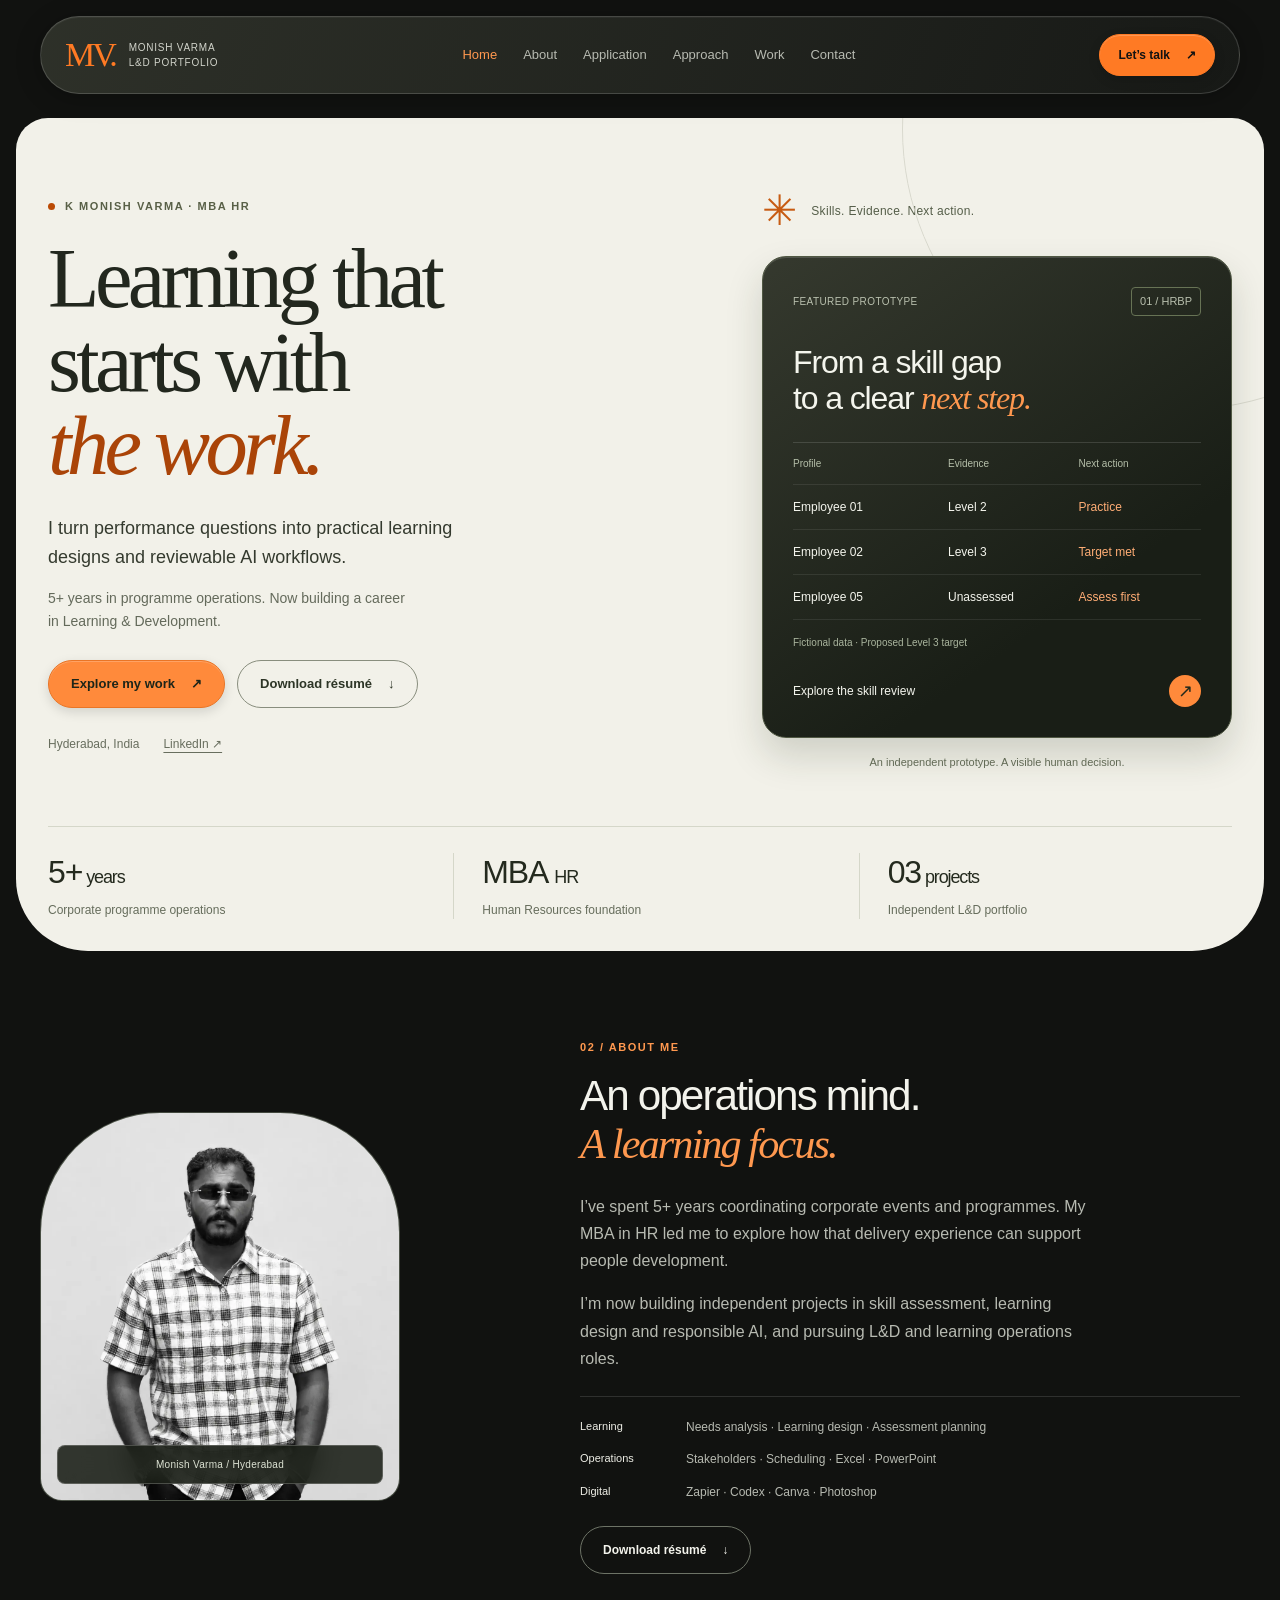
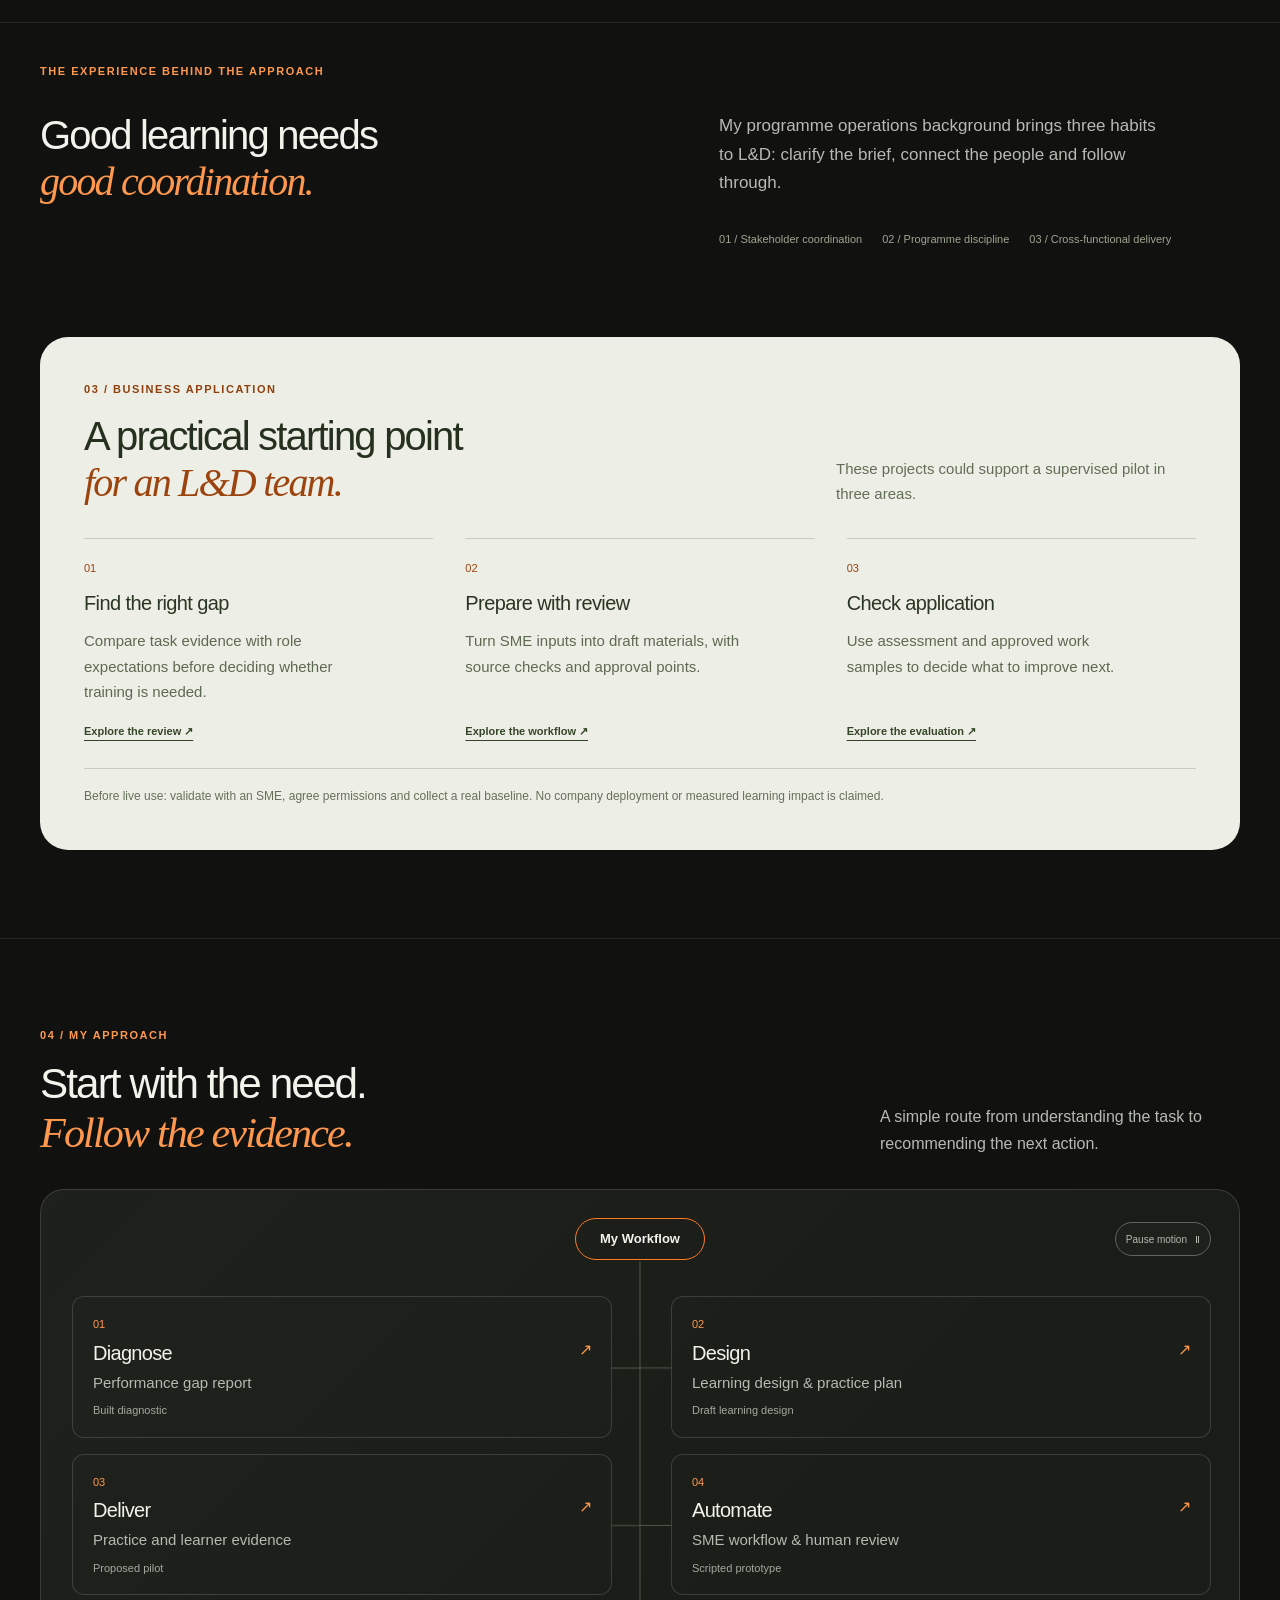
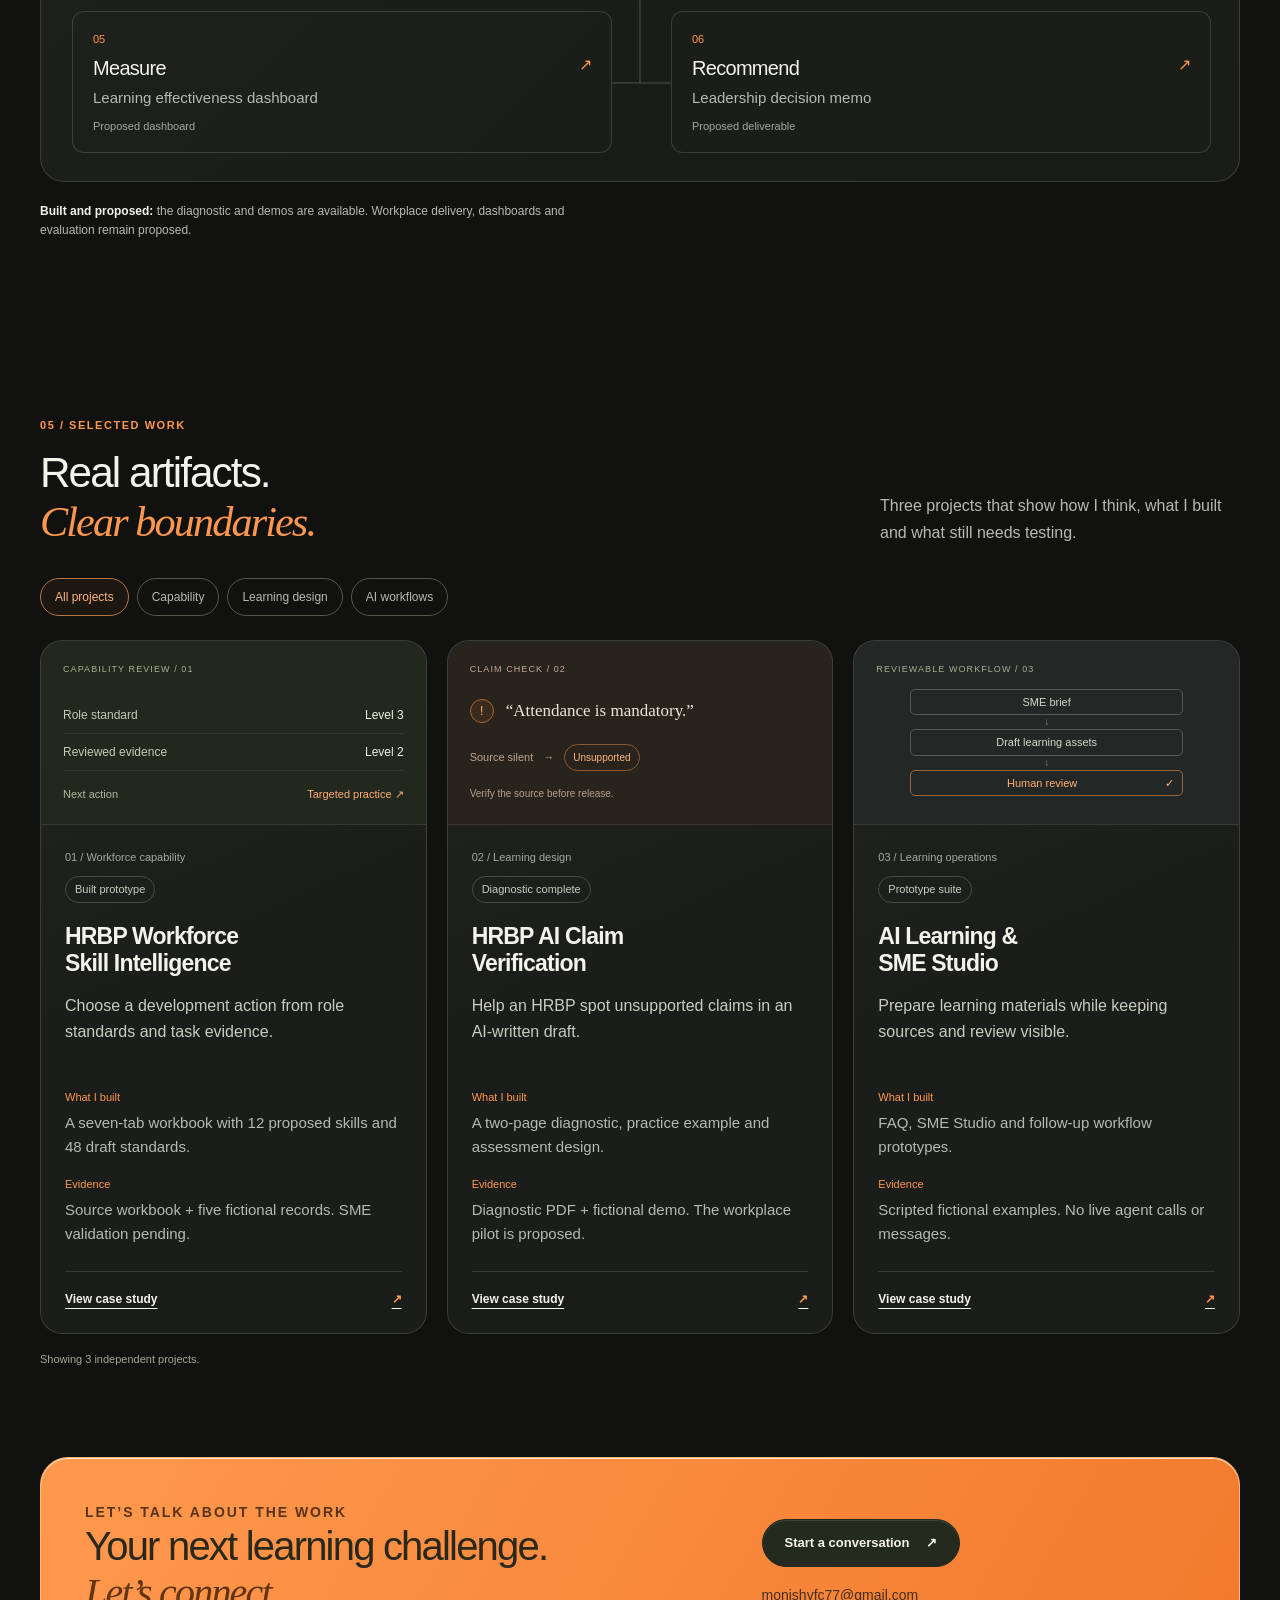
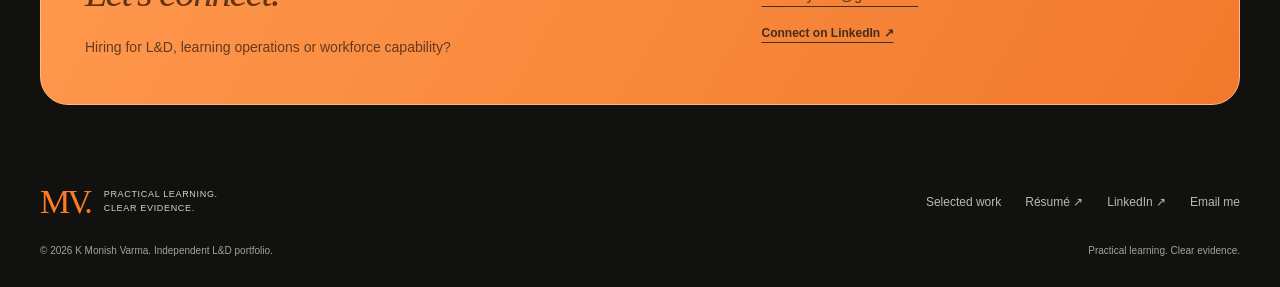
==== commit bbc9ebf2: "Use the updated About Me portrait" ====
--- a/index.html
+++ b/index.html
@@ -9,7 +9,7 @@
 <div class="hero-copy"><p class="eyebrow"><span class="intro-dot" aria-hidden="true"></span> K Monish Varma · MBA HR</p><h1 id="hero-title">Learning that<br>starts with<br><em>the work.</em></h1><p class="hero-description">I turn performance questions into practical learning designs and reviewable AI workflows.</p><p class="hero-context">5+ years in programme operations. Now building a career in Learning &amp; Development.</p><div class="hero-actions"><a class="btn" href="#work">Explore my work <span aria-hidden="true">↗</span></a><a class="btn btn-outline" href="https://drive.google.com/drive/folders/1V7bAxSnCjZlfoN0Su6JrV9TAAhjVY_0z?usp=sharing" target="_blank" rel="noopener noreferrer">Download résumé <span aria-hidden="true">↓</span></a></div><div class="hero-footnote"><span>Hyderabad, India</span><a href="https://www.linkedin.com/in/monish-varma-15227920a/" target="_blank" rel="noopener noreferrer">LinkedIn ↗</a></div></div>
 <div class="hero-evidence"><div class="evidence-kicker"><span class="small-star" aria-hidden="true">✳</span><span>Skills. Evidence. Next action.</span></div><a class="preview-card" href="projects/workforce-skill-intelligence.html" aria-label="Explore Workforce Skill Intelligence, an independent prototype"><div class="preview-top"><span class="micro">FEATURED PROTOTYPE</span><span class="preview-code">01 / HRBP</span></div><h2>From a skill gap<br>to a clear <em>next step.</em></h2><div class="review-table" role="img" aria-label="Fictional records: Employee 01 Level 2, practice. Employee 02 Level 3, target met. Employee 05 unassessed, assess first. Proposed target Level 3."><div class="review-row review-head"><span>Profile</span><span>Evidence</span><span>Next action</span></div><div class="review-row"><span>Employee 01</span><span>Level 2</span><b>Practice</b></div><div class="review-row"><span>Employee 02</span><span>Level 3</span><b>Target met</b></div><div class="review-row"><span>Employee 05</span><span>Unassessed</span><b>Assess first</b></div></div><p class="data-note">Fictional data · Proposed Level 3 target</p><div class="preview-footer"><span>Explore the skill review</span><span class="round-arrow" aria-hidden="true">↗</span></div></a><p class="hero-evidence-note">An independent prototype. A visible human decision.</p></div>
 </div><div class="container proof-strip" aria-label="Professional background and portfolio"><div><strong>5+<span> years</span></strong><p>Corporate programme operations</p></div><div><strong>MBA <span>HR</span></strong><p>Human Resources foundation</p></div><div><strong>03<span> projects</span></strong><p>Independent L&amp;D portfolio</p></div></div></section>
-<section class="section" id="about" aria-labelledby="about-title"><div class="container about-editorial"><figure class="about-visual"><div class="about-portrait-frame"><img class="about-portrait" src="assets/Monish_Varma_Portrait_Black_Shirt.png" width="1254" height="1254" loading="lazy" decoding="async" alt="K Monish Varma wearing a black shirt and sunglasses"><span class="portrait-caption">Monish Varma / Hyderabad</span></div></figure><div class="about-copy"><p class="eyebrow">02 / About me</p><h2 id="about-title">An operations mind.<br><em>A learning focus.</em></h2><p>I’ve spent 5+ years coordinating corporate events and programmes. My MBA in HR led me to explore how that delivery experience can support people development.</p><p>I’m now building independent projects in skill assessment, learning design and responsible AI, and pursuing L&amp;D and learning operations roles.</p><dl class="skill-groups"><div><dt>Learning</dt><dd>Needs analysis · Learning design · Assessment planning</dd></div><div><dt>Operations</dt><dd>Stakeholders · Scheduling · Excel · PowerPoint</dd></div><div><dt>Digital</dt><dd>Zapier · Codex · Canva · Photoshop</dd></div></dl><a class="btn btn-outline" href="https://drive.google.com/drive/folders/1V7bAxSnCjZlfoN0Su6JrV9TAAhjVY_0z?usp=sharing" target="_blank" rel="noopener noreferrer">Download résumé <span aria-hidden="true">↓</span></a></div></div><div class="foundation-band about-foundation" id="foundation" aria-labelledby="foundation-title"><div class="container"><p class="eyebrow">The experience behind the approach</p><h2 id="foundation-title">Good learning needs<br><em>good coordination.</em></h2><p>My programme operations background brings three habits to L&amp;D: clarify the brief, connect the people and follow through.</p><div class="foundation-strengths"><span>01 / Stakeholder coordination</span><span>02 / Programme discipline</span><span>03 / Cross-functional delivery</span></div></div></div></section>
+<section class="section" id="about" aria-labelledby="about-title"><div class="container about-editorial"><figure class="about-visual"><div class="about-portrait-frame"><img class="about-portrait" src="assets/Monish_Varma_Portrait_Monochrome.webp" width="1254" height="1254" loading="lazy" decoding="async" alt="Black-and-white portrait of K Monish Varma in a checked shirt and sunglasses"><span class="portrait-caption">Monish Varma / Hyderabad</span></div></figure><div class="about-copy"><p class="eyebrow">02 / About me</p><h2 id="about-title">An operations mind.<br><em>A learning focus.</em></h2><p>I’ve spent 5+ years coordinating corporate events and programmes. My MBA in HR led me to explore how that delivery experience can support people development.</p><p>I’m now building independent projects in skill assessment, learning design and responsible AI, and pursuing L&amp;D and learning operations roles.</p><dl class="skill-groups"><div><dt>Learning</dt><dd>Needs analysis · Learning design · Assessment planning</dd></div><div><dt>Operations</dt><dd>Stakeholders · Scheduling · Excel · PowerPoint</dd></div><div><dt>Digital</dt><dd>Zapier · Codex · Canva · Photoshop</dd></div></dl><a class="btn btn-outline" href="https://drive.google.com/drive/folders/1V7bAxSnCjZlfoN0Su6JrV9TAAhjVY_0z?usp=sharing" target="_blank" rel="noopener noreferrer">Download résumé <span aria-hidden="true">↓</span></a></div></div><div class="foundation-band about-foundation" id="foundation" aria-labelledby="foundation-title"><div class="container"><p class="eyebrow">The experience behind the approach</p><h2 id="foundation-title">Good learning needs<br><em>good coordination.</em></h2><p>My programme operations background brings three habits to L&amp;D: clarify the brief, connect the people and follow through.</p><div class="foundation-strengths"><span>01 / Stakeholder coordination</span><span>02 / Programme discipline</span><span>03 / Cross-functional delivery</span></div></div></div></section>
 <section class="section business-section" id="ownership" aria-labelledby="application-title"><div class="container business-panel"><div class="section-intro"><div><p class="eyebrow">03 / Business application</p><h2 id="application-title">A practical starting point<br><em>for an L&amp;D team.</em></h2></div><p>These projects could support a supervised pilot in three areas.</p></div><div class="business-grid"><article><span>01</span><h3>Find the right gap</h3><p>Compare task evidence with role expectations before deciding whether training is needed.</p><a class="inline-link" href="projects/workforce-skill-intelligence.html#develop">Explore the review ↗</a></article><article><span>02</span><h3>Prepare with review</h3><p>Turn SME inputs into draft materials, with source checks and approval points.</p><a class="inline-link" href="projects/learning-agent-studio.html#develop">Explore the workflow ↗</a></article><article><span>03</span><h3>Check application</h3><p>Use assessment and approved work samples to decide what to improve next.</p><a class="inline-link" href="projects/ai-claim-verification.html#evaluate">Explore the evaluation ↗</a></article></div><p class="business-note">Before live use: validate with an SME, agree permissions and collect a real baseline. No company deployment or measured learning impact is claimed.</p></div></section>
 <section class="section workflow-section" id="approach" aria-labelledby="workflow-title"><div class="container"><div class="section-intro"><div><p class="eyebrow">04 / My approach</p><h2 id="workflow-title">Start with the need.<br><em>Follow the evidence.</em></h2></div><p>A simple route from understanding the task to recommending the next action.</p></div>      <div class="capability-wave six-workflow" data-content-motion data-motion-name="workflow outlines"><div class="six-workflow-header"><span class="wave-hub">My Workflow</span><button class="wave-motion-toggle" type="button" aria-pressed="false" aria-label="Pause workflow outlines animation" hidden>Pause motion <span aria-hidden="true">Ⅱ</span></button></div><svg class="six-connectors" aria-hidden="true" focusable="false" fill="none"><path class="six-rail six-feed"/><path class="six-flow six-feed" pathLength="100"/><path class="six-rail" data-six-branch="0"/><path class="six-flow six-branch-flow" data-six-branch="0" pathLength="100"/><path class="six-rail" data-six-branch="1"/><path class="six-flow six-branch-flow" data-six-branch="1" pathLength="100"/><path class="six-rail" data-six-branch="2"/><path class="six-flow six-branch-flow" data-six-branch="2" pathLength="100"/><path class="six-rail" data-six-branch="3"/><path class="six-flow six-branch-flow" data-six-branch="3" pathLength="100"/><path class="six-rail" data-six-branch="4"/><path class="six-flow six-branch-flow" data-six-branch="4" pathLength="100"/><path class="six-rail" data-six-branch="5"/><path class="six-flow six-branch-flow" data-six-branch="5" pathLength="100"/></svg><ol class="six-workflow-grid" aria-label="Six stages: diagnose, design, deliver, automate, measure and recommend">
 <li><a class="six-stage" href="projects/ai-claim-verification.html#diagnose"><svg class="project-outline" aria-hidden="true" focusable="false"><rect class="project-outline-loop" x="1" y="1" width="100" height="100" rx="11" pathLength="100"/></svg><span class="six-step">01</span><h3>Diagnose<span aria-hidden="true">↗</span></h3><p>Performance gap report</p><span class="six-status">Built diagnostic</span></a></li>
@@ -26,4 +26,4 @@
 <article class="project-card" data-category="operations"><div class="project-visual agent-visual" aria-hidden="true"><div class="visual-label">REVIEWABLE WORKFLOW / 03</div><div class="agent-flow"><span>SME brief</span><i>↓</i><span>Draft learning assets</span><i>↓</i><b>Human review <span>✓</span></b></div></div><div class="project-body"><div class="project-topline"><span class="project-number">03 / Learning operations</span><span class="tag">Prototype suite</span></div><h3>AI Learning &amp;<br>SME Studio</h3><p class="project-problem">Prepare learning materials while keeping sources and review visible.</p><dl class="project-details"><div><dt>What I built</dt><dd>FAQ, SME Studio and follow-up workflow prototypes.</dd></div><div><dt>Evidence</dt><dd>Scripted fictional examples. No live agent calls or messages.</dd></div></dl><a class="text-link" href="projects/learning-agent-studio.html">View case study <span aria-hidden="true">↗</span></a></div></article>
 </div><p class="filter-status" id="filter-status" role="status">Showing 3 independent projects.</p></div></section>
 <section class="section contact-section" id="contact" aria-labelledby="contact-title"><div class="container contact-panel"><div><p class="eyebrow">Let’s talk about the work</p><h2 id="contact-title">Your next learning challenge.<br><em>Let’s connect.</em></h2><p>Hiring for L&amp;D, learning operations or workforce capability?</p></div><div class="contact-links"><a class="btn contact-cta" href="mailto:monishyfc77@gmail.com?subject=L%26D%20opportunity%20%E2%80%94%20Monish%20Varma">Start a conversation <span aria-hidden="true">↗</span></a><a class="contact-email" href="mailto:monishyfc77@gmail.com">monishyfc77@gmail.com</a><a class="inline-link" href="https://www.linkedin.com/in/monish-varma-15227920a/" target="_blank" rel="noopener noreferrer">Connect on LinkedIn ↗</a></div></div></section>
-</main><footer class="site-footer"><div class="container"><div class="footer-top"><a class="brand" href="index.html"><span class="brand-mark">MV.</span><span class="brand-label">Practical learning.<br>Clear evidence.</span></a><nav aria-label="Footer navigation"><a href="index.html#work">Selected work</a><a href="https://drive.google.com/drive/folders/1V7bAxSnCjZlfoN0Su6JrV9TAAhjVY_0z?usp=sharing" target="_blank" rel="noopener noreferrer">Résumé ↗</a><a href="https://www.linkedin.com/in/monish-varma-15227920a/" target="_blank" rel="noopener noreferrer">LinkedIn ↗</a><a href="mailto:monishyfc77@gmail.com">Email me</a></nav></div><div class="footer-bottom"><span>© 2026 K Monish Varma. Independent L&amp;D portfolio.</span><span>Practical learning. Clear evidence.</span></div></div></footer></body></html>+</main><footer class="site-footer"><div class="container"><div class="footer-top"><a class="brand" href="index.html"><span class="brand-mark">MV.</span><span class="brand-label">Practical learning.<br>Clear evidence.</span></a><nav aria-label="Footer navigation"><a href="index.html#work">Selected work</a><a href="https://drive.google.com/drive/folders/1V7bAxSnCjZlfoN0Su6JrV9TAAhjVY_0z?usp=sharing" target="_blank" rel="noopener noreferrer">Résumé ↗</a><a href="https://www.linkedin.com/in/monish-varma-15227920a/" target="_blank" rel="noopener noreferrer">LinkedIn ↗</a><a href="mailto:monishyfc77@gmail.com">Email me</a></nav></div><div class="footer-bottom"><span>© 2026 K Monish Varma. Independent L&amp;D portfolio.</span><span>Practical learning. Clear evidence.</span></div></div></footer></body></html>
--- a/gloss.css
+++ b/gloss.css
@@ -7,7 +7,7 @@
 .gloss-home .project-grid{grid-template-columns:repeat(3,minmax(0,1fr));gap:20px}.gloss-home .project-card{padding:0;overflow:hidden;border-color:#ffffff23;background:var(--panel);border-radius:22px;box-shadow:inset 0 1px 0 #ffffff0b}.gloss-home .project-card:hover{border-color:#a6ad9666}.project-visual{height:184px;padding:22px;display:flex;flex-direction:column;background:#23281f;border-bottom:1px solid #ffffff16;position:relative}.visual-label{font-size:9px;letter-spacing:.12em;color:#a4b191;margin-bottom:20px;line-height:1.5}.visual-review{display:flex;justify-content:space-between;font-size:12px;line-height:1.5;padding:9px 0;border-bottom:1px solid #ffffff12;color:#c2cab6}.visual-review b{font-weight:400;color:#edf3e5}.visual-action{display:flex;justify-content:space-between;gap:12px;font-size:11px;margin-top:14px;color:#afbaa2}.visual-action b{color:#ffac72;font-weight:500}.claim-visual{background:#29231e}.claim-visual .visual-label{color:#c1ab98}.mock-claim{display:flex;align-items:center;gap:12px;color:#efe4da;font-family:Georgia,serif;font-size:17px}.claim-marker{display:grid;place-items:center;background:#ff7a2414;border:1px solid #ab672e;border-radius:50%;width:24px;height:24px;font-family:Arial;font-size:12px;color:#ffb078;flex-shrink:0}.claim-route{display:flex;align-items:center;gap:10px;font-size:11px;margin-top:18px;color:#bfa68f}.claim-route b{border:1px solid #8d5a2f;border-radius:20px;padding:4px 8px;font-size:10px;font-weight:400;color:#ffb67f}.claim-caption{font-size:10px;color:#b6a18d;margin-top:auto}.agent-visual{background:#232725}.agent-flow{display:grid;grid-template-columns:1fr;justify-items:center;gap:2px;font-size:11px;line-height:1.5;margin-top:-8px}.agent-flow>span,.agent-flow>b{width:80%;text-align:center;border:1px solid #525c50;border-radius:5px;padding:4px 8px;color:#d1d8c9;font-weight:400}.agent-flow i{font-style:normal;font-size:10px;color:#7d8c71;line-height:1}.agent-flow b{border-color:#9a663a;color:#ffae73}.agent-flow b span{float:right}.project-body{padding:24px;display:flex;flex-direction:column;flex:1;min-width:0}.gloss-home .project-topline{margin-bottom:20px;gap:10px}.gloss-home .project-number{font-size:10px}.gloss-home .tag{font-size:10px;line-height:1.4;border-color:#ffffff30;color:#c9cebe;border-radius:30px;padding:5px 9px}.gloss-home .project-card h3{font-size:23px;line-height:1.17;letter-spacing:-.035em;min-height:54px;margin-bottom:16px}.gloss-home .project-problem{font-size:15px;color:#c9ccbf;line-height:1.6;min-height:72px;margin-bottom:24px}.gloss-home .project-details{gap:16px;display:grid;grid-template-columns:1fr!important}.gloss-home .project-details dt{font-size:11px;font-weight:500;color:var(--accent-bright);margin-bottom:5px}.gloss-home .project-details dd{font-size:14px;line-height:1.65}.gloss-home .project-card .text-link{font-size:12px;margin-top:24px;padding-top:18px;align-self:stretch;gap:20px}.gloss-home .project-card:last-child{grid-column:auto}.gloss-home .project-card:last-child h3 br{display:initial}.gloss-home .project-card:last-child h3{min-height:54px}.gloss-home .project-card:last-child .project-problem{min-height:72px}.gloss-home .filter-bar{gap:8px;margin-bottom:24px}.gloss-home .filter{border-radius:30px;font-size:11px;min-height:38px;padding:8px 14px;border-color:#51574b}.gloss-home .filter[aria-pressed=true]{color:#ffb47e;border-color:#b57742;background:#ff7a240c}.gloss-home .filter-status{font-size:11px;color:#a1a897;margin:16px 0 0}
 .workflow-section{border-top:1px solid #ffffff15}.gloss-home .six-workflow{background:linear-gradient(135deg,#ffffff05,transparent 65%),#191c17;border-color:#ffffff23;border-radius:24px;padding:28px}.gloss-home .six-stage{background:#ffffff02;border-color:#ffffff24;padding:18px 20px;gap:6px}.gloss-home .six-stage h3{font-size:20px;font-weight:500}.gloss-home .six-stage p{font-size:14px}.gloss-home .six-status{font-size:10px;margin-top:2px}.gloss-home .six-step{font-size:11px}.gloss-home .six-workflow-header{margin-bottom:36px}.gloss-home .six-workflow-header .wave-hub{border-radius:30px;padding:10px 24px;font-size:13px;min-height:42px}.gloss-home .wave-motion-toggle{display:inline-flex;font-size:10px;min-height:34px;border-radius:20px;padding:6px 10px}.gloss-home .six-rail{stroke:#515b46}.gloss-home .workflow-boundary{font-size:12px;margin-top:20px;max-width:85ch;line-height:1.6}.gloss-home .six-workflow-grid{column-gap:56px}.gloss-home .six-stage:after{box-shadow:0 0 10px #fd6f0012,inset 0 0 18px #fd6f0006}
 .foundation-band{padding:64px 0;border-block:1px solid #ffffff18}.foundation-band>.container{display:grid;grid-template-columns:1.15fr 1fr;gap:16px 80px;align-items:start}.foundation-band .eyebrow{grid-column:1 / -1}.foundation-band h2{font-size:40px;grid-column:1;grid-row:2/4}.foundation-band>.container>p:not(.eyebrow){font-size:17px;line-height:1.7;margin:0;max-width:47ch}.foundation-strengths{display:flex;flex-wrap:wrap;gap:10px 20px;font-size:11px;color:#9da690;padding-top:16px}
-.about-editorial{display:grid;grid-template-columns:4fr 6fr;gap:100px;align-items:center}.gloss-home .about-visual{width:100%;max-width:360px;margin:0;grid-column:auto}.gloss-home .about-portrait-frame{position:relative;border-radius:120px 120px 22px 22px;background:linear-gradient(160deg,#31392b,#20271b);border:1px solid #ffffff25;aspect-ratio:1/1.08;box-shadow:inset 0 1px 0 #ffffff14}.gloss-home .about-portrait{height:100%;width:100%;object-fit:contain;object-position:50% 100%}.portrait-caption{position:absolute;bottom:16px;left:16px;right:16px;border:1px solid #ffffff35;border-radius:8px;background:#131810d9;backdrop-filter:blur(12px);font-size:10px;padding:10px 14px;letter-spacing:.03em;color:#dce2d3;text-align:center}.gloss-home .about-copy{grid-column:auto}.gloss-home .about-copy h2{margin-bottom:24px}.gloss-home .about-copy>p:not(.eyebrow){font-size:16px;line-height:1.7;max-width:58ch}.gloss-home .skill-groups{border-top:1px solid #ffffff20;padding-top:20px;gap:12px;margin:24px 0}.gloss-home .skill-groups>div{display:grid;grid-template-columns:90px 1fr;gap:16px}.gloss-home .skill-groups dt{font-size:11px;color:#eeeee6}.gloss-home .skill-groups dd{font-size:12px}.gloss-home .about-copy .btn{font-size:12px}.gloss-edition .resume-action{border-radius:30px!important;min-height:46px;box-shadow:none}.gloss-edition .resume-outline{display:none}
+.about-editorial{display:grid;grid-template-columns:4fr 6fr;gap:100px;align-items:center}.gloss-home .about-visual{width:100%;max-width:360px;margin:0;grid-column:auto}.gloss-home .about-portrait-frame{position:relative;border-radius:120px 120px 22px 22px;background:linear-gradient(160deg,#31392b,#20271b);border:1px solid #ffffff25;aspect-ratio:1/1.08;box-shadow:inset 0 1px 0 #ffffff14}.gloss-home .about-portrait{height:100%;width:100%;object-fit:cover;object-position:center}.portrait-caption{position:absolute;bottom:16px;left:16px;right:16px;border:1px solid #ffffff35;border-radius:8px;background:#131810d9;backdrop-filter:blur(12px);font-size:10px;padding:10px 14px;letter-spacing:.03em;color:#dce2d3;text-align:center}.gloss-home .about-copy{grid-column:auto}.gloss-home .about-copy h2{margin-bottom:24px}.gloss-home .about-copy>p:not(.eyebrow){font-size:16px;line-height:1.7;max-width:58ch}.gloss-home .skill-groups{border-top:1px solid #ffffff20;padding-top:20px;gap:12px;margin:24px 0}.gloss-home .skill-groups>div{display:grid;grid-template-columns:90px 1fr;gap:16px}.gloss-home .skill-groups dt{font-size:11px;color:#eeeee6}.gloss-home .skill-groups dd{font-size:12px}.gloss-home .about-copy .btn{font-size:12px}.gloss-edition .resume-action{border-radius:30px!important;min-height:46px;box-shadow:none}.gloss-edition .resume-outline{display:none}
 .business-section{padding-top:0!important}.business-panel{border-radius:28px;background:#edeee5;padding:44px;color:#30392a}.business-panel h2{color:#26301f;font-size:40px}.business-panel h2 em{color:#9b440f}.business-panel .eyebrow{color:#8e3f0c}.business-panel .section-intro>p{color:#636e57;font-size:15px}.business-grid{display:grid;grid-template-columns:repeat(3,minmax(0,1fr));gap:32px}.business-grid article{border-top:1px solid #c6cdbb;padding-top:20px}.business-grid article>span{font-size:11px;color:#9b440f}.business-grid h3{font-size:20px;color:#2b3523;font-weight:500;letter-spacing:-.03em;margin:12px 0}.business-grid p{font-size:14px;color:#5e6952;line-height:1.7;max-width:34ch;margin-bottom:18px}.business-grid a{font-size:11px;color:#35452a}.business-grid a:hover{color:#92400e}.business-note{border-top:1px solid #c6cdbb;margin:28px 0 0;padding-top:18px;font-size:11px;line-height:1.6;color:#66705b;max-width:90ch}
 .gloss-home .contact-section{padding-top:0;padding-bottom:56px}.gloss-home .contact-panel{display:grid;grid-template-columns:1.45fr 1fr;gap:48px;padding:44px;background:linear-gradient(120deg,#ff994e,#f1792c);border:1px solid #ffb77c;border-radius:28px;color:#282517;align-items:center;box-shadow:inset 0 1px 0 #ffe2c7}.gloss-home .contact-panel .eyebrow{color:#59341a}.gloss-home .contact-panel h2{color:#2a281b;font-size:40px;margin-bottom:20px}.gloss-home .contact-panel h2 em{color:#623412}.gloss-home .contact-panel p{font-size:14px;color:#653a1d;margin:0}.gloss-home .contact-links{gap:18px;grid-column:auto;align-items:flex-start}.gloss-home .contact-cta{background:#242a1e;border-color:#242a1e;color:#f6f4e9;box-shadow:inset 0 1px 0 #ffffff20}.gloss-home .contact-cta:hover{background:#3a432f;color:#fff}.gloss-home .contact-email{font-size:14px;color:#442e1d;line-height:1.5;overflow-wrap:anywhere}.gloss-home .contact-links .inline-link{font-size:12px;color:#442e1d}.gloss-edition .site-footer{padding:24px 0 28px;border-top:0}.gloss-edition .footer-bottom{font-size:10px;color:#9da690}.gloss-edition .footer-top nav{font-size:12px}.gloss-edition .footer-top .brand-label{font-size:9px}
 /* Detailed evidence keeps its original content and interactions, with matching surfaces. */
